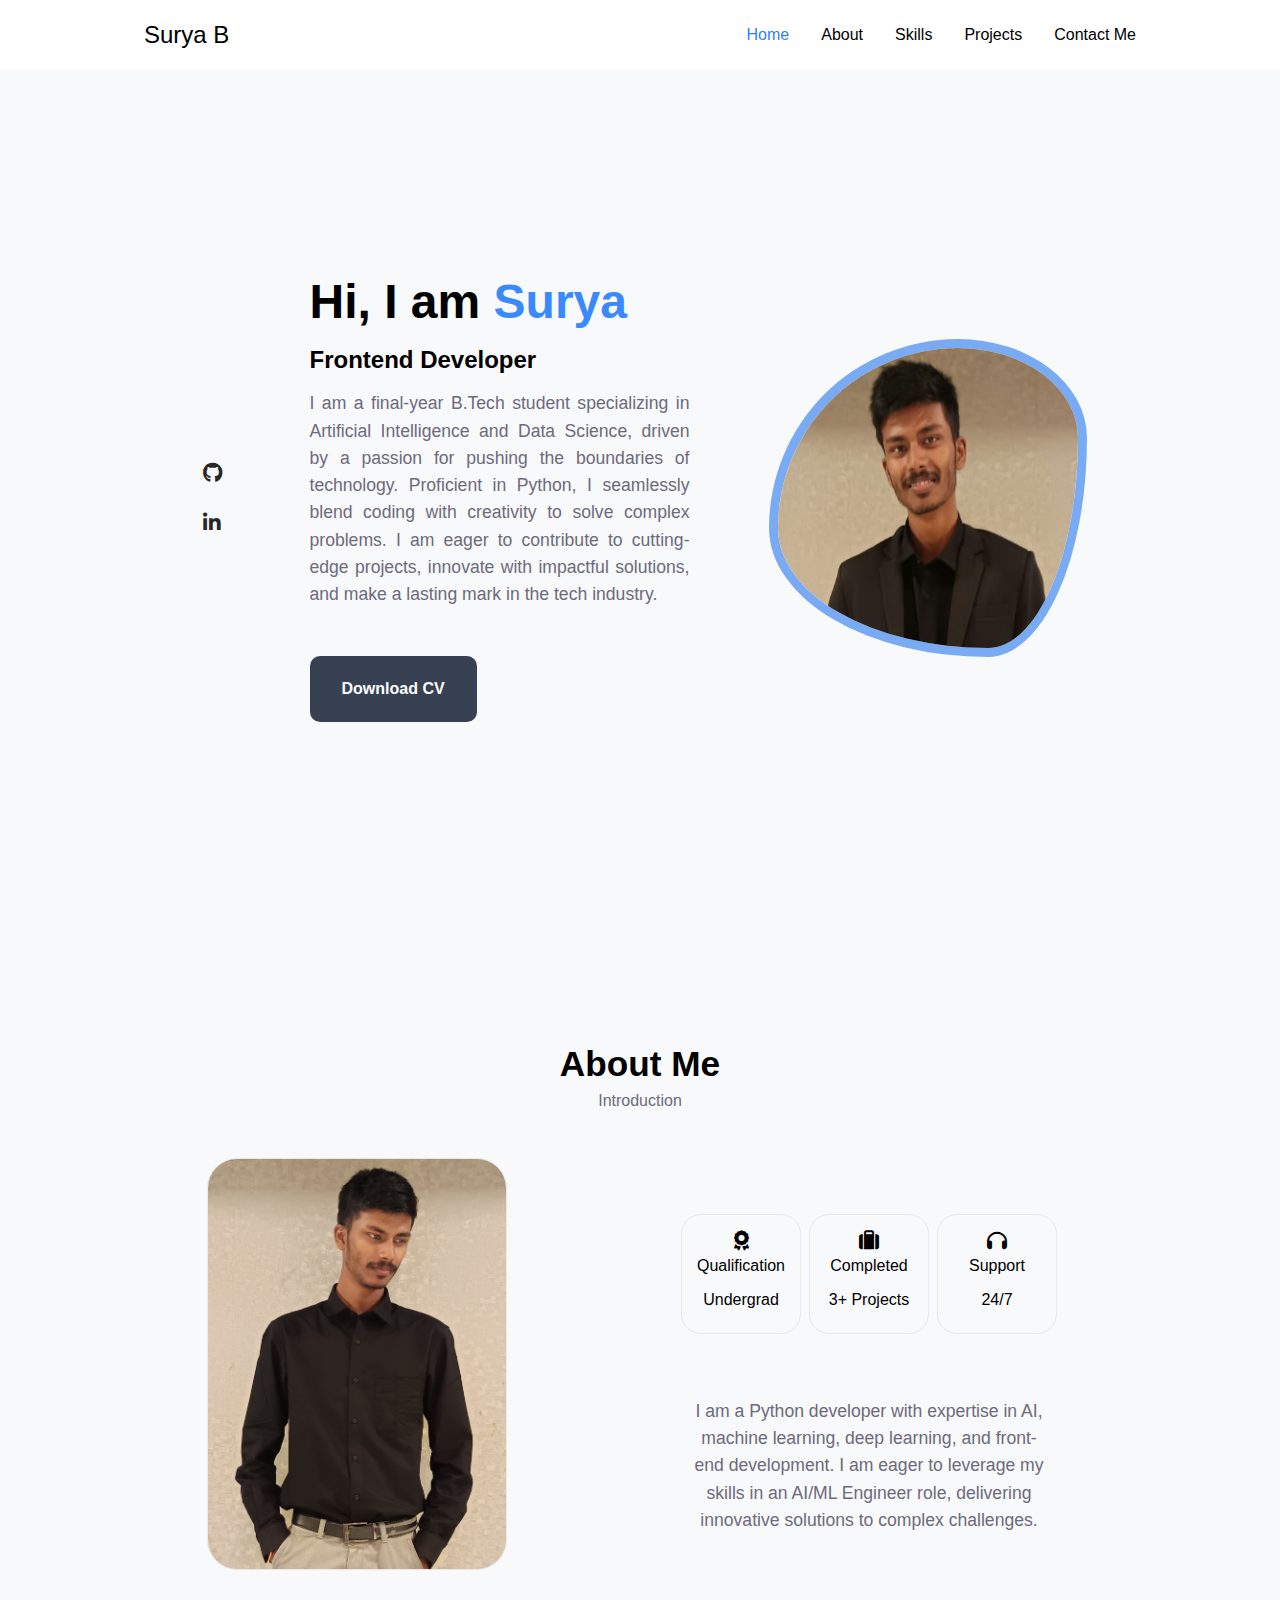
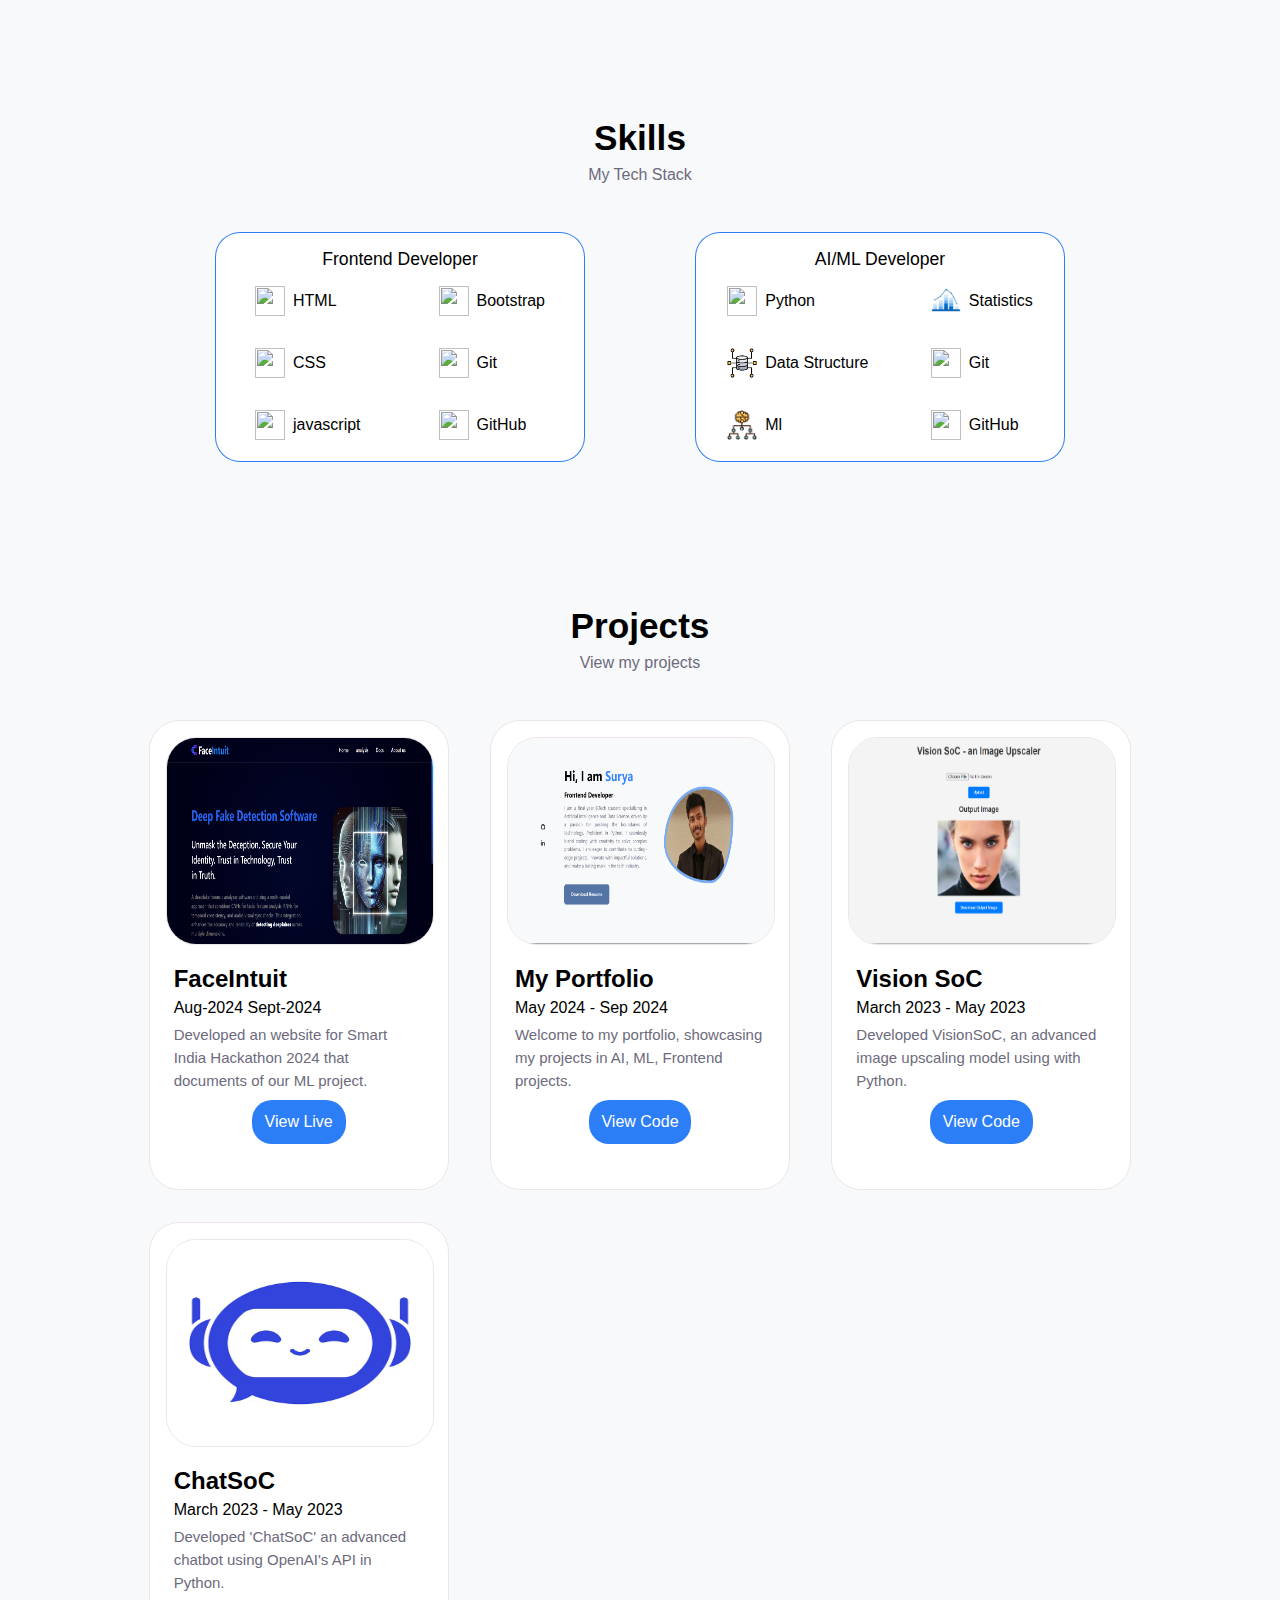
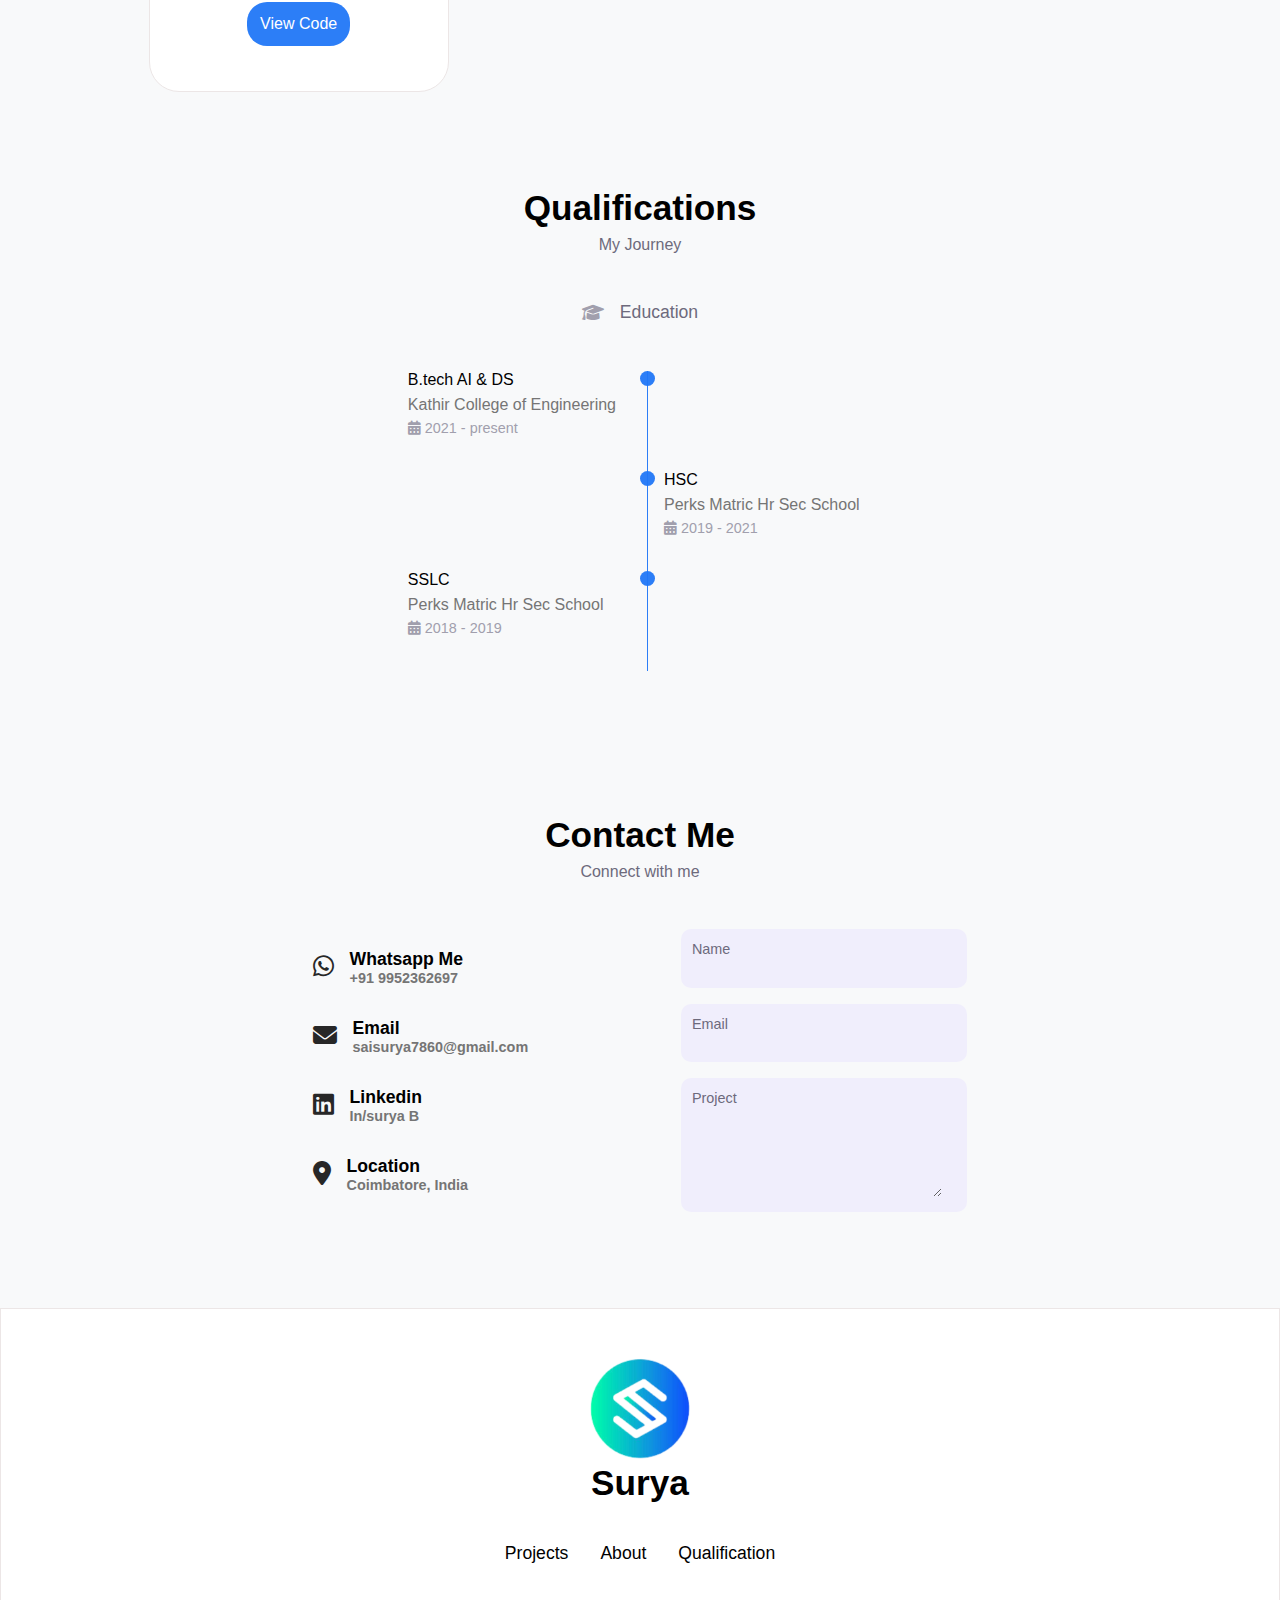
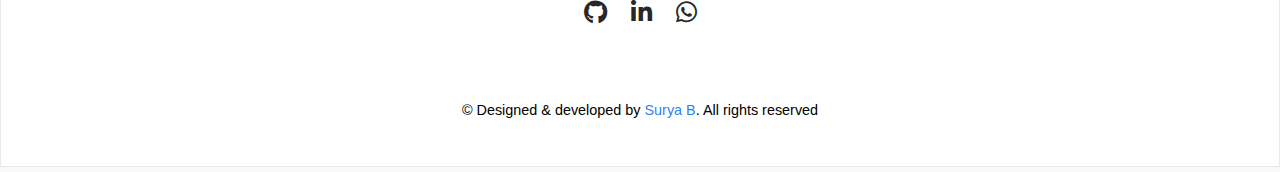
==== index.html @ 81367d5a "added html css js in resume" ====
<!DOCTYPE html>
<html lang="en">
<head>
    <script type="text/javascript">
        (function(c,l,a,r,i,t,y){
            c[a]=c[a]||function(){(c[a].q=c[a].q||[]).push(arguments)};
            t=l.createElement(r);t.async=1;t.src="https://www.clarity.ms/tag/"+i;
            y=l.getElementsByTagName(r)[0];y.parentNode.insertBefore(t,y);
        })(window, document, "clarity", "script", "nmg327346o");
    </script>
    <!-- microsoft clarity -->
     <!-- Google tag (gtag.js) -->
    <script async src="https://www.googletagmanager.com/gtag/js?id=G-K2KRDHZCWN"></script>
    <script>
        window.dataLayer = window.dataLayer || [];
        function gtag(){dataLayer.push(arguments);}
        gtag('js', new Date());

        gtag('config', 'G-K2KRDHZCWN');
    </script>
    
    <meta charset="UTF-8">
    <meta name="viewport" content="width=device-width, initial-scale=1.0">
    <title>Surya's - Portfolio</title>
    <link rel="stylesheet" href="https://cdnjs.cloudflare.com/ajax/libs/font-awesome/6.2.0/css/all.min.css">
    <link rel="stylesheet" href="https://unicons.iconscout.com/release/v4.0.8/css/line.css">
    <link rel="stylesheet" href="Style.css">
    <link rel="stylesheet" href="Mediaqueries.css">
    <link rel="icon" href="assets/Surya-logo.png">
    <link rel="icon" href="favicon.ico" sizes="any" />
    <link rel="manifest" href="manifest.json">

</head>
<body>
    <header>
        <nav class="container">
                <div class="logo">Surya B</div>
                <div class="navlinks">
                    <ul> 
                        <li><a id="home-li"  class="nav-ele" href="#home">Home</a></li>
                        <li><a id="nav-ele" href="#about">About</a></li>
                        <li><a id="nav-ele" href="#skills">Skills</a></li>
                        <li><a id="nav-ele" href="#projects">Projects</a></li>
                        <li><a id="nav-ele" href="#contact">Contact Me</a></li>
                    </ul>
                </div>
                <div class="hamburger">
                    <i class="fa-solid fa-bars fa-lg"></i>  
                </div>        
        </nav>

    </header>
  

    
    
    <section id="home">
        <div class="profile container">
                <div class="icon-container">
                    <a href="https://github.com/saisurya7860" target="_blank"><i id ="socio-icon" class="fa-brands fa-github fa-lg fa-beat"></i></a>
                    <a href="https://www.linkedin.com/in/surya-btechi/" target="_blank">   <i id ="socio-icon" class="fa-brands fa-linkedin-in fa-lg fa-beat"></i></a>                    
                </div>
        
                <div class="profile-des">
                    <h1>Hi, I am <span> Surya </span></h1>
                    <div class="role">Frontend Developer</div>
          
                    <p>
                        I am a final-year B.Tech student specializing in Artificial Intelligence and Data Science, driven by a passion for pushing the boundaries of technology. Proficient in Python, I seamlessly blend coding with creativity to solve complex problems. I am eager to contribute to cutting-edge projects, innovate with impactful solutions, and make a lasting mark in the tech industry.
                    </p> 
                    <div class="resume-btn">
                        <button onclick = "window.open('./assets/ Resume_Surya_B_SEP24.pdf')">Download CV</button>
                    </div>
                </div>

       

                <div class="profile-pic-div">
                    <img class="profile-pic" src="assets/profile-1.jpg" alt="">
                </div>     
        </div> 
    </section>
    <!--Profile section completed -->
           

    <section id="about">
        <div class="about container">
            <h1 class="title">About Me</h1>
            <p class="subtitle">Introduction</p>

            <div class="about-contents">
                <div class="about-pic-div">
                    <img class="about-pic" src="assets/about.jpg" alt="">
                </div>

                <div class="about-contents-info">

                    <div class="total-cards">
                        <a href="#qualification">  
                            <div class="card">
                                <i class="fa-solid fa-award fa-lg"></i>
                                <p>Qualification</p>
                                <div>Undergrad</div>
                            </div>
                        </a> 

                        <a href="#projects">  
                            <div class="card">
                                <i class="fa-solid fa-lg fa-suitcase"></i>
                                <p>Completed</p>
                                <div>3+ Projects</div>
                            </div>
                        </a> 
                        
                        <a href="#contact">  
                            <div class="card">
                                <i class="fa-solid fa-lg fa-headphones"></i>
                                <p>Support</p>
                                <div>24/7</div>
                            </div>
                        </a>     
                    </div> <!--Cards-->

                    <div class="description">
                        I am a Python developer with expertise in AI, machine learning, deep learning, and front-end development. I am eager to leverage my skills in an AI/ML Engineer role, delivering innovative solutions to complex challenges.
                    </div> <!--description-->

                </div><!--about contents info-->

            </div> <!--about contents-->


        </div>
    </section>

    <!-- about Section completed -->
      

    <section id="skills">
        <div class="skills container">
            <h1 class="title">Skills</h1>
            <p class="subtitle">My Tech Stack</p>

 
                <div class="skill-js-container"></div>
            
            <!--skill-content-->
          

        </div> 

    </section>

    <!-- Skills section completed -->

    <section id="projects"> 
        <div class="projects container">
            <h1 class="title">Projects</h1>
            <p class="subtitle">View my projects</p>

            <div class="project-container" >
               

            </div><!--Project-content-->

        </div>

    </section>
    
    <!--Project section completed-->

    <section id="qualification">
        <div class="qualification container">
            <h1 class="title">Qualifications</h1>
            <p class="subtitle">My Journey</p>

            <div class="edu-icon">
                <i class="fa-solid fa-graduation-cap" style="color: #a19fad;"></i>Education
            </div>

            <div class="qualification-content">
              

                <div class="qualify-tot-datas">

                    <div class="qualfication-data">
                        <div class="studies">
                            <div>B.tech   AI & DS</div>
                            <p class="qualify-institute">Kathir College of Engineering</p>
                            <p class="qualify-calender"><i class="fa-solid fa-calendar-days" style="color: #a19fad;"></i> 2021 - present</p>
                        </div>

                        <div class="qualify-gap">
                            <div class="qualify-rounder"></div>
                            <div class="qualify-line"></div>
                        </div>


                    </div>
                    <!-- Qualification data -->

                    <div class="qualfication-data">
                        <div></div>
                        

                        <div class="qualify-gap">
                            <div class="qualify-rounder"></div>
                            <div class="qualify-line"></div>
                        </div>

                        <div class="studies">
                            <div>HSC</div>
                            <div class="qualify-institute">Perks Matric Hr Sec School</div>
                            <div class="qualify-calender"><i class="fa-solid fa-calendar-days" style="color: #a19fad;"></i> 2019 - 2021</div>
                        </div>

                    </div>
                    <!-- Qualification data -->


                    <div class="qualfication-data">

                        <div class="studies">
                            <div>SSLC</div>
                            <div class="qualify-institute">Perks Matric Hr Sec School</div>
                            <div class="qualify-calender"><i class="fa-solid fa-calendar-days" style="color: #a19fad;"></i> 2018 - 2019</div>
                        </div>

                        <div class="qualify-gap">
                            <div class="qualify-rounder"></div>
                            <div class="qualify-line"></div>
                        </div>
                        
                        <div></div>
                        
                    </div>
                    <!-- Qualification datas -->
                </div>
                <!--qualify-tot-datas-->
                
            </div> <!--qualification-content-->
        </div> 
        <!--qualification container-->
    </section>

    <!-- Qualification section completed -->

    <section id="contact">
        <div class="contact container">
            <h1 class="title">Contact Me</h1>
            <p class="subtitle">Connect with me</p>

            <div class="contact-content">

                <div class="contact-left-sec">

                    <a href="https://wa.me/9952362697" target="_blank">
                        <div class="my-info">
                            <div><i class="fa-brands fa-whatsapp  fa-xl" id ="socio-icon"></i></div>
                            <div class="contact-via">
                                Whatsapp Me
                                <div class="contact-num">+91 9952362697</div>
                            </div>
                        </div>
                    </a>

                    <a href="mailto:saisurya7860@gmail.com" target="_blank">
                        <div class="my-info">
                            <div><i class="fa-solid fa-envelope fa-xl" id ="socio-icon"></i></div>
                            <div class="contact-via">
                                Email
                                <div class="contact-num">saisurya7860@gmail.com</div>
                            </div>
                        </div>
                    </a>

                    <a href="https://www.linkedin.com/in/surya-btechi/" target="_blank">
                        <div class="my-info">
                            <div><i class="fa-brands fa-linkedin fa-xl" id ="socio-icon"></i></div>
                            <div class="contact-via">
                                Linkedin
                                <div class="contact-num">In/surya B</div>
                            </div>
                        </div>
                    </a>

                    <a href="">
                        <div class="my-info">
                            <div><i class="fa-solid fa-location-dot fa-xl" id ="socio-icon"></i></div>
                            <div class="contact-via">
                                Location
                                <div class="contact-num">Coimbatore, India</div>
                            </div>
                        </div>
                    </a>

                </div> <!--contact-left-sec-->


                <div class="contact-right-sec">
                    <div class="contact-textbox">
                        <label for class="contact_label">Name</label>
                        <input class="contact-input" type="text">
                    </div>

                    <div class="contact-textbox">
                        <label for class="contact_label">Email</label>
                        <input class="contact-input" type="email">
                    </div>

                    <div class="contact-textbox">
                        <label for class="contact_label">Project</label>
                        <textarea class="txt-box" cols="0" rows="5"></textarea>
                    </div>
                </div> <!--contact -right-sec-->

            </div> <!--Contact-content-->
  
         </div> <!--contact container-->
    </section>

    <!-- contact section completed -->

    <footer>
        <div class="footer-content container">
            
            <div class="logo-div">
                <div>
                    <img class="app-logo" src="assets/Surya-logo.png" alt="">
                </div>
    
                <div class="footer-myname">
                    <div class="footer-name">Surya</div>
                </div>
            </div>
            
            <div class="footer-nav-scroll">
                <a href="#projects"><div>Projects</div></a>
                <a href="#about"><div>About</div></a>
                <a href="#qualfication"><div>Qualification</div></a>
            </div>
            
            <div class="footer-social-link">
                <div>
                    <a href="https://github.com/saisurya7860/saisurya7860"><i class="fa-brands fa-github fa-xl"  id ="socio-icon"></i></a>
                </div>
                <div>
                    <a href="https://www.linkedin.com/in/surya-btechi/"><i class="fa-brands fa-linkedin-in fa-xl " id ="socio-icon"></i></a>            
                </div>
                    <a href="https://wa.me/9952362697"><i class="fa-brands fa-whatsapp fa-xl" id ="socio-icon"></i></a>
                </div>
            </div>

        </div> <!--footercontent-->

        <div class="copyright">&copy; Designed & developed by <span>Surya B</span>. All rights reserved</div>
    </footer>

    <!-- footer completed -->

</body>
<script src="Script.js">
   

</script>
</html>
---- Style.css ----
:root{
    --bg-color:#fbfbfe;
    --primary-color:rgb(58, 137, 255);
    --primary-color1:rgba(32, 118, 247, 0.945);
    --btn-color:#0000003c;
    --hover-btn-color:rgb(70, 117, 237);
    --para-color:#6d6a7c;
    --border-color:#ece6e6;
    --form-color:#f0eefc;
    --white:#fff;
    --black:#000;
    --section-padding :3rem 1rem;

    /* header height */
    --header-height:3rem;
}

@import url('https://fonts.googleapis.com/css2?family=Poppins:ital,wght@0,100;0,200;0,300;0,400;0,500;0,600;0,700;0,800;0,900;1,100;1,200;1,300;1,400;1,500;1,600;1,700;1,800;1,900&display=swap');

/* Typography */

:root{
    --big-font:2.2rem;
    --medium-font:1.5rem;
    --small-font:1rem;
    --normal-font:1.1rem;
    --ex-small-font:0.9rem;
    --h1-font:3rem;
    --h2-font:2.5rem;
    
    /*Font-weights*/
    --regular-size:400;
    --medium-size:500;
    --semi-bold-size:600;
    --bold-size:700;
}

html{
    scroll-behavior: smooth;
}

*{
    margin:0;
    padding:0;
    box-sizing: border-box;
    list-style: none;
    text-decoration: none;
}
body{
    /* background-color:var(--bg-color); */
    background-color:#1d1d2b;  /*dark theme found*/
    background-color:#f8f9fa;
    font-family:-apple-system, BlinkMacSystemFont, 'Segoe UI', 'Roboto', 'Oxygen',
    'Ubuntu', 'Cantarell', 'Fira Sans', 'Droid Sans', 'Helvetica Neue',
    sans-serif;
    transition: ease-in-out 2s;
}

header{
    position:fixed;
    top:0;
    left:0;
    width:100%;
    z-index: 100;
    background-color:#ffffff;
    padding:0 2rem;
}

nav{
    width:100%;
    z-index:110;
    display: flex;
    justify-content: space-between;
    align-items:center;
    height:70px;
}

.container{
    max-width: 992px;
    margin: 0 auto;
}

.logo{
    font-size: var(--medium-font);
    font-weight:var(--medium-size);
}

.logo:hover{
    color: var(--primary-color1);
    cursor: pointer;
}

.navlinks ul{
    display: flex;
    gap: 2rem;
}

#home-li{
    color:var(--primary-color1);
}

.navlinks ul li a{
    color:#000;
    font-size: var(--small-font);
    font-weight: var(--medium-size);
}

.navlinks ul li a:hover{
    color:var(--primary-color1);
}

.hamburger{
    display: none;
}

/* Profile section */

section{
    padding: 3rem 1.5rem;
}

.profile{
    display:flex;
    justify-content: center;
    align-items: center;
    gap:5.5rem;
    padding: var(--section-padding);
}



.icon-container{
    display: flex;
    flex-direction: column;
    justify-content:center;
    gap:2rem;
}

.profile-des p{
    padding-bottom: 3rem;
    font-size: var(--normal-font);
    color:var(--para-color);
    line-height:1.7rem;
    text-align: justify;
    max-width: 380px;
}

.profile-des button{
    padding: 1.5rem 2rem;
    border-radius:10px;
    border:none;
    background-color: #374151;
    font-size:var(--small-font);
    font-weight: var(--bold-size);
    color:#fff;
    cursor: pointer;
}


.profile-des button:hover{
    background-color: var(--hover-btn-color);
}

.profile-des h1{
    font-size: var(--h1-font);
    font-weight: var(--bold-size);
    padding-bottom:0.1rem;
    text-wrap:nowrap;
}

.profile-des h1 span{
    color:var(--primary-color);
}

.profile-des .role{
    font-size: var(--medium-font);
    font-weight: var(--bold-size);
    line-height:2.5;
}

.profile-pic-div{
    display: flex;
    justify-content: center;
    align-items:center;
}

.profile-pic{
    width:300px;
    height:300px;
    background-position: 50%;
    box-shadow: 0 0 0 9px rgba(27, 112, 240, 0.575);
    border-radius: 60% 40% 30% 70%/60% 30% 70% 40%;
    animation:animatepic 8s ease-in-out infinite;
} 

#socio-icon{
    color:#272727;
}

#socio-icon:hover{
    color:var(--primary-color1);
}

@keyframes animatepic {
    0%{
        border-radius: 60% 40% 30% 70%/60% 30% 70% 40%;
    }

    50%{
        border-radius: 30% 60% 70% 40%/50% 60% 30% 60%;
    }

    100%{
        border-radius: 60% 40% 30% 70%/60% 30% 70% 40%;
    }
    
}

/* About Section */
.title{
    padding: 0 0 0.5rem ;
    text-align: center;
    font-size:var(--big-font);
}

.subtitle{
    color:var(--para-color);
    text-align: center;
}

.about-contents{
    display: flex;
    justify-content: space-around;
    align-items: center;
    gap:4rem;
    padding: var(--section-padding);
}

.about-contents-info{
    display: flex;
    flex-direction: column;
    align-items:center;
    justify-content: space-around;
    gap:3rem;
}

.about-pic{
    width:300px;
    object-fit: cover;
    border:1px solid var(--border-color);
    border-radius: 30px;
}

.total-cards{
    display: flex;   
    gap:0.5rem;
    padding: 1rem;
}

.card{
    width: 120px;
    height:120px;
    display: flex;
    flex-direction: column;
    align-items: center;
    justify-content: center;
    gap: 1rem;
    border:1px solid var(--border-color);
   border-radius: 20px;
   color:var(--black);
}

.description{
    font-size: var(--normal-font);
    color:var(--para-color);
    line-height:1.7rem;
    text-align: center;
    max-width: 350px;
}

/*Skills Section*/

.skill-js-container{
    display: grid;
    grid-template-columns: 1fr 1fr ;
    place-items: center;
    padding: var(--section-padding);
}

.skillcard{
    height:230px;
    width:370px;
    border-radius: 25px;
    background-color:#fff;
    border:1px solid var(--primary-color1);
    transition: all ease-in-out 0.35s;
    cursor: pointer;
}

.skillcard:hover{
    transform: translateY(10px);
    box-shadow: 1px 1px 10px rgba(78, 144, 242, 0.575);
}

.skill-title{
    text-align: center;
    font-size: var(--normal-font);
    padding:1rem 0;
}

.skill-columns{
    display: flex;
    justify-content: space-around;
    align-items: center;
}

.skill-stack{
    display: flex;
    flex-direction: column;
    gap:2rem;
}

.AIML-icons{
    width: 23px;
}


.skill{
    display: flex;
    align-items: center;
    gap:0.5rem;
}

/* Projects Section */

.project-container{
    display:grid;
    grid-template-columns: 1fr 1fr 1fr;
    place-items: center;
    gap:2rem;
    padding-top: 3rem ;
}

.project-card{
    width:300px;
    height:470px;
    border-radius: 30px;
    background-color:#fff ;
    border: 1px solid var(--border-color);
    cursor: pointer;
    transition: all ease-in-out 0.35s;
    padding:1rem;
}

.project-card:hover{
    transform: translateY(10px);
    box-shadow: 1px 1px 10px rgba(78, 144, 242, 0.575);
}


.prjt-thumbnail{
    width:268px;
    border-radius:30px;
    height:13rem;
    border:1px solid var(--border-color);
    object-position:cover;
}

.prjt-des{
    padding:1rem 0.5rem;
}


.prjt-duration{
    color:var(--black);
    font-size:var(--small-font);
    line-height:30px;
}

.prjt-info{
    font-weight: 400;
    font-size:15px;
    color: var(--para-color);
    text-align:start;
    line-height:23px;
    display: -webkit-box;
    -webkit-line-clamp: 3;
    -webkit-box-orient: vertical;
    overflow: hidden;
    text-overflow: ellipsis;
    transition: all 0.3s ease;
}

.git-butn{
    display: flex;
    justify-content: center;
    padding-top: 0.5rem;
}

.repo{
    padding: 0.8rem;
    color: #fff;
    font-size: var(--small-font);
    font-weight: var(--medium-size-size);
    display: flex;
    border-radius: 20px;
    border: none;
    background-color: var(--primary-color1);
    justify-content: center;
    cursor: pointer;
}

.repo:hover{
    background-color: var(--hover-btn-color);
}

/* Qualification section */
.edu-icon{
    display: flex;
    justify-content: center;
    align-items: center;
    padding:3rem 0 0 0;
    color:var(--para-color);
    gap:1rem;
    font-size: var(--normal-font);
}

.qualification-content{
    display: flex;
    flex-direction: column;
    align-items: center;
    padding:3rem 1rem;
}

.qualify-tot-datas{
    max-width:max-content;
}

.qualfication-data{
    display:grid;
    grid-template-columns:1fr max-content 1fr;
    gap:1rem;
}

.qualify-institute{
    color: #757575;
}

.qualify-calender{
    color: #a19fad;
    font-size: var(--ex-small-font);
}

.qualify-gap{
    display: flex;
}

.studies{
    display: flex;
    flex-direction: column;
    gap: 0.4rem;
}
.studies div:first-child{
    font-weight: var(--medium-size);
}

.qualify-rounder{
    display:inline-block;
    width: 15px;
    border-radius:50%;
    transform: translate(8px);
    height: 15px;
    background-color: var(--primary-color1);
}

.qualify-line{
    min-height: 100px;
    width: 1px;
    background-color: var(--primary-color1);
}

/* Contact Section */


.contact-content{
    display: flex;
    align-items: center;
    justify-content: space-evenly;
    padding: var(--section-padding);
}

.contact-left-sec{
    display: flex;
    flex-direction: column;
    gap: 2rem;
}

.my-info{
    display: flex;
    align-items: center;
    gap:1rem;
}

.contact-via{
    font-size: var(--normal-font);
    font-weight: var(--semi-bold-size);
    color:var(--black);
}

.contact-num{
    color:#757575;
    font-size: var(--ex-small-font);
}

.contact-right-sec{
    display: flex;
    flex-direction: column;
    gap:1rem;
    
}

.contact-textbox{
    background-color: var(--form-color);
    border-radius:10px;
    padding:0.7rem;
}


.contact_label{
    color:var(--para-color);
    font-size: var(--ex-small-font);
}

.contact-input{
    width:100%;
    max-width: 250px;
    max-height:130px;
    font-size: var(--small-font );
    background-color: var(--form-color); 
    border: none;
    outline: none;    
}
.txt-box{
    width:100%;
    max-width: 250px;
    max-height:130px;
    font-size: var(--small-font );
    background-color: var(--form-color); 
    border: none;
    outline: none;    
}

/* Footer-section */

footer{
    background-color:var(--white);
    max-width:100%;
    padding: var(--section-padding);
    border:1px solid var(--border-color);
}

.footer-content{
    display:grid;
    row-gap:2.5rem;
    padding:0 1rem;
    grid-template-rows: 1fr 1fr fit-content;
    justify-content: center;
}

.logo-div{
    display: grid;
    justify-content: center;
    align-items: center;
}
.logo-div img{
    background-color: #fff;
}

.app-logo{
    width:100px;
    
}

.footer-myname{
    display: flex;
    flex-direction: column;
    text-align: center;
    line-height:40px;
}

.footer-name{
    color: var(--black);
    font-size: var(--big-font);
    font-weight: var(--semi-bold-size);
}

.footer-name:hover{
    color: var(--primary-color1);
}

.footer-role{
    color:var(--black);
    font-size: var(--normal-font);
}

.footer-nav-scroll{
    display: flex;
    justify-content: center;
    gap:2rem;
}

.footer-nav-scroll a{
    color: var(--black);
    font-size: var(--normal-font);
}

.footer-nav-scroll a:hover{
    color:var(--primary-color1);
}

.footer-social-link{
    display: flex;
    gap: 1.5rem;
    justify-content: center;
}
#footer-icon:hover{
    color:var(--primary-color);
}
.copyright{
    color:var(--black);
    font-size: var(--ex-small-font);
    text-align: center;
    padding-top:5rem;
}


.copyright span{
    color: var(--primary-color1);
}
/* 
Breakpoints :

1024
786
425
375
320 */
---- Mediaqueries.css ----
@media (max-width:992px){
  
    .navlinks{
       position: absolute;
       top:100%;
       width:100vw;
       z-index: 1000;
       right:0;
       height: 0;
       left:0;
       overflow: hidden;
       background-color:rgba(255,255,255,0.8);
       border-radius: 0 0 25px 25px;
       border-top:0.5px solid #d5cccc;
       border-bottom: 1px solid #918c8c;
    }
    
    #nav-links ul li a:hover {
        color: var(--primary-color);
    }
    

    .navlinks ul{
        display: block;
        text-align: center; 
        opacity: 0; 
    }

    #nav-ele:hover{
        color:var(--primary-color);
    }
    .navlinks.active{
        height:270px;
    }
    
    .navlinks.active ul{
        opacity:1;
    }
    .hamburger{
        display: flex;
    }
    .navlinks ul li{
        padding:1rem 0;
    }
    .navlinks li:hover{
        color:var(--primary-color);
    }

    /* Profile Section */
   .profile-pic{
    width: 200px;
    height:200px;
   }
   .profile{
    gap:4rem;
   }


   .icon-container{
    padding-left: 1rem;
   }

   /* about section */
   .skill-js-container{
    grid-template-columns: 1fr;
    gap: 3rem;
   }

    /* projects section */
    .project-container{
        grid-template-columns: 1fr 1fr;
        gap:2rem;   
    }

    .project-container.project{
        place-self: center;
    }
}

@media (min-width:992px){
    .profile{
         height: 100dvh;
    }
}

@media (max-width:1024px){

  .profile-pic{
    width:250px;
    height: 250px;
  }

  .about-pic{
    width:270px
  }
}

@media (max-width:768px){
    /* Profile content */

    .profile-pic{
        width:250px;
        height:250px;
      }
    .profile{
        flex-direction: column;
        gap:2.5rem;
        padding-top:8rem;
    }
    .profile-pic-div{
        order: 0;
    }
    .icon-container{
        order:1;
        flex-direction:row;
    }
    .profile-des{
        order:2;
    }
    .profile-des h1,.role{
        text-align: center;
    }
    .profile-des p{
        max-width: none;
        text-align: center;
    }
    .resume-btn{
        display: flex;
        align-items: center;
        justify-content: center;
    }

    /* About-section */
    .about-contents{
        flex-direction: column;
        align-items: center;
    }

    /* projectsection */
    .project-container{
        grid-template-columns:1fr;
        gap:2rem;   
    }

    /* Qualification Section */
    .qualification-content{
        padding-left: 2rem;
        padding-right: 2rem;
    }
}


@media (max-width:576px){
    .profile-des h1{
        font-size: var(--h2-font);
        font-weight: var(--bold-size);
    }
    .profile {
        padding:8rem 0;
    }

    .profile-pic{
        width:250px;
        height: 250px;
    }

    /* About-section */
    .description{
        padding:1rem;
    }
    /* Contact me */
    .contact-content{
        flex-direction: column;
        gap:4rem;
    }
    .total-cards{
        display:grid;
        grid-template-columns:1fr 1fr;
        justify-content: center;
    }
    .skillcard{
        width:95%;
    }

}



@media (max-width:375px){
    .profile-des h1{
        font-size: var(--big-font);
        font-weight: var(--bold-size);
    }

    /* Project section */

    .footer-content{
        padding:0 1rem;
    }

}






/* 
Breakpoints :

1024
768
425
375
320 */




/* 
    nav .navlinks{
      position:absolute;
      top: 60px;
      width:100vw;
      height:0;
      background-color:rgba(199, 49, 49, 0.3);
      display: block;
      text-align: center;
      transition: 0.2s;
      overflow: hidden;
      opacity: 0;
    }
    .navlinks.active{
        opacity:1;
        height: 350px;
    }
    .navlinks li:hover{
        background: linear-gradient(to bottom right, #6e57e0, white);
    } */
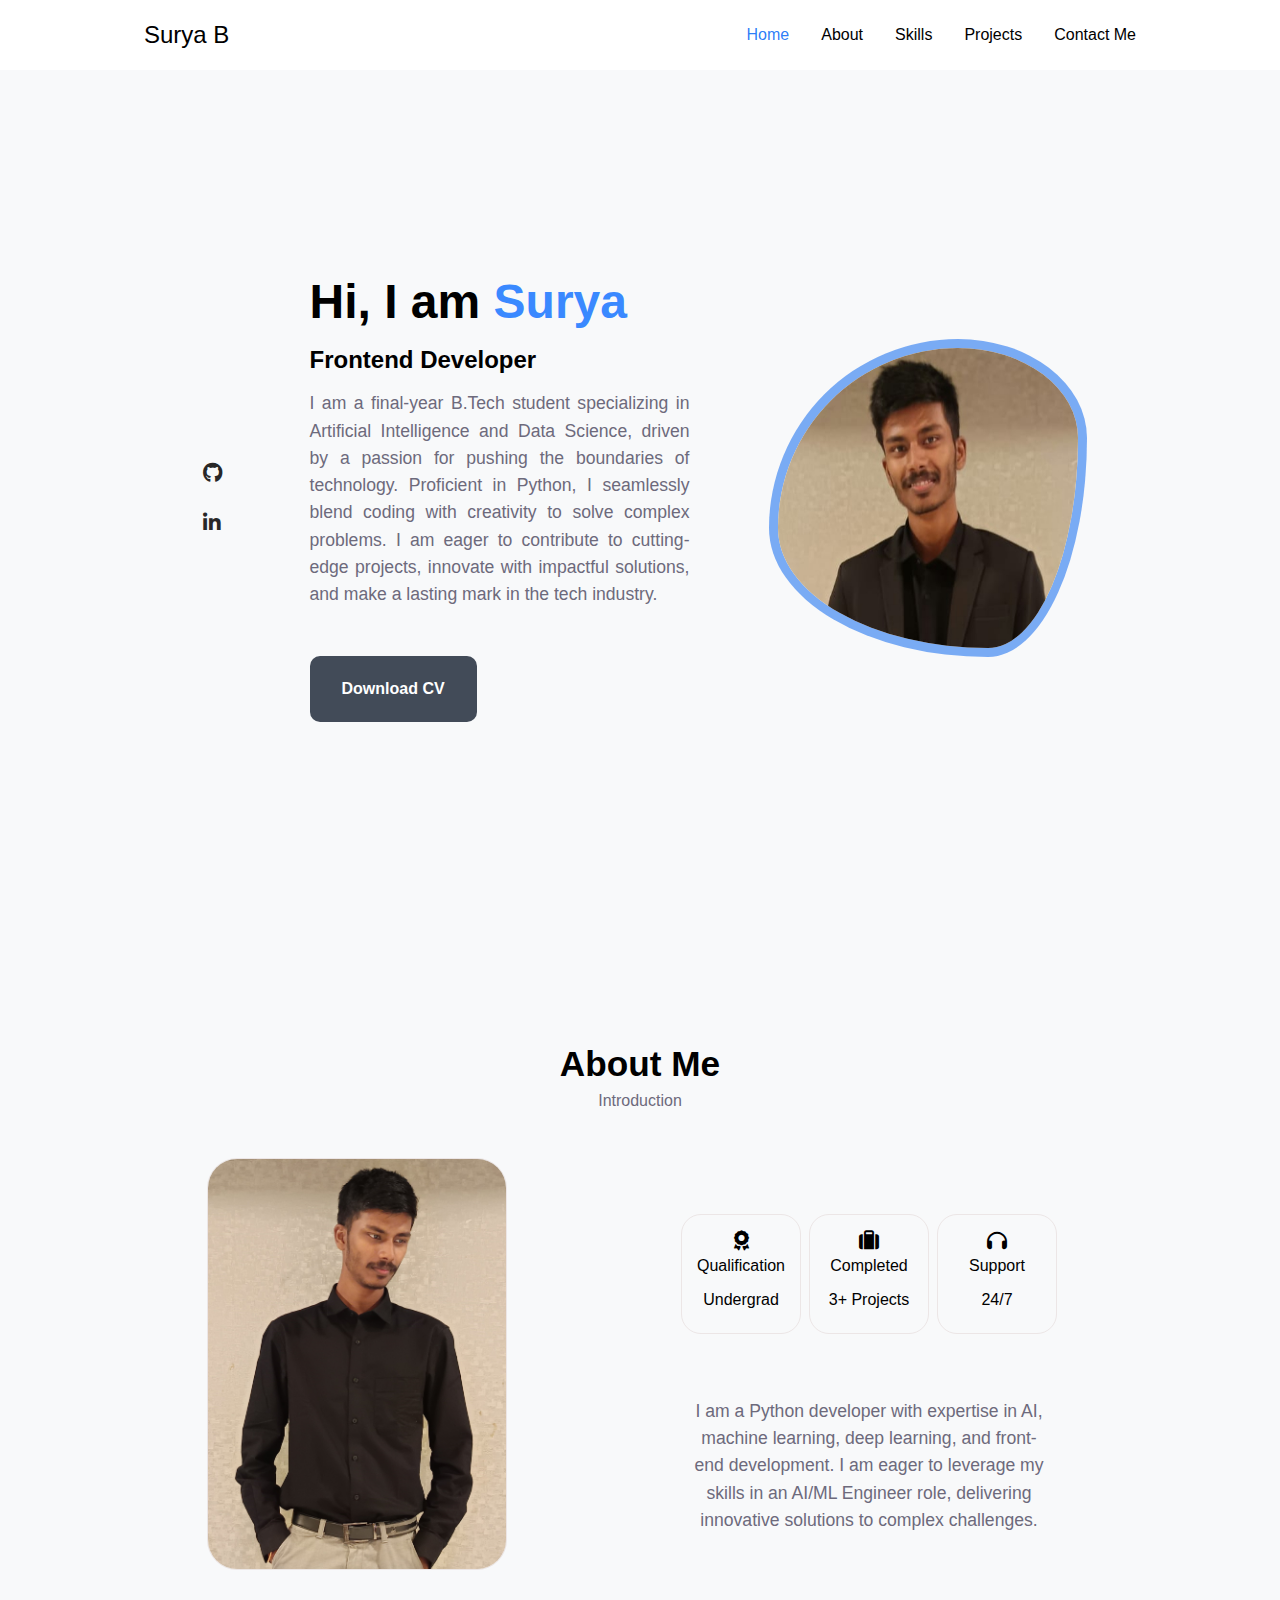
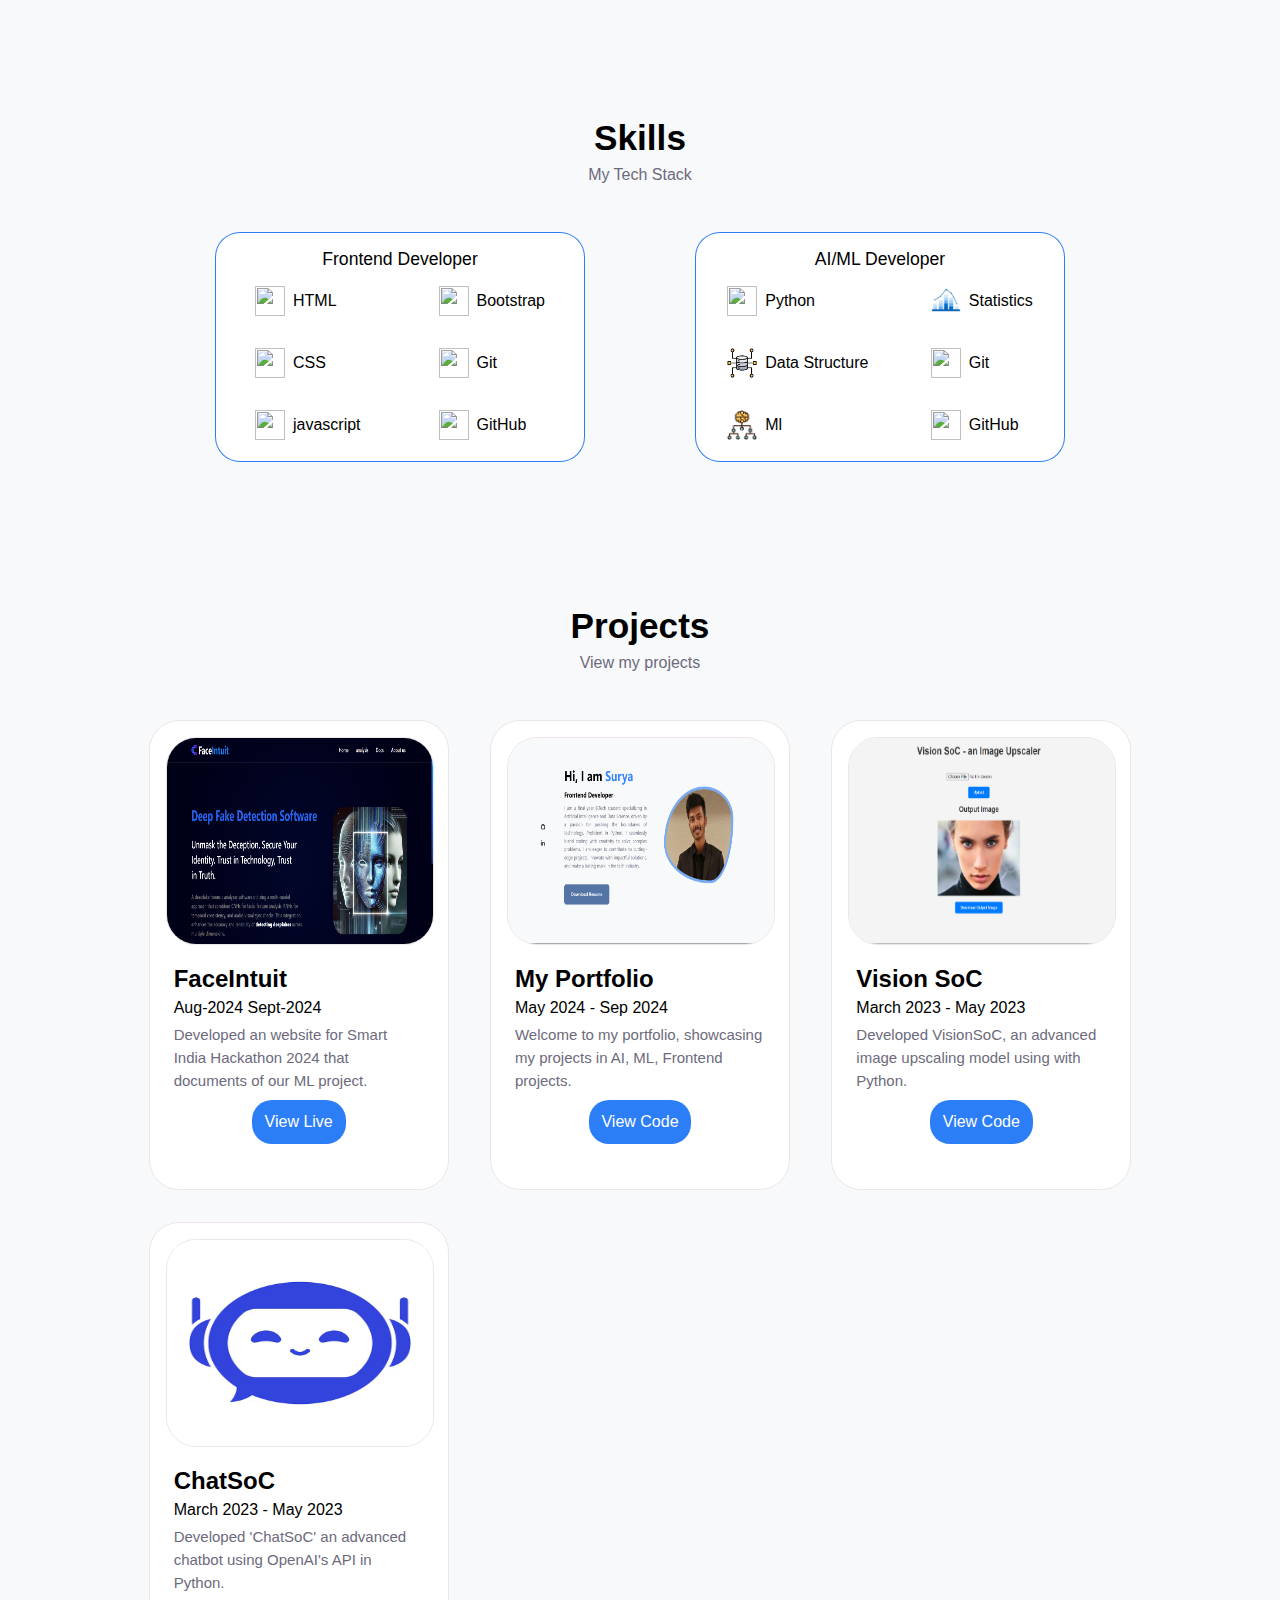
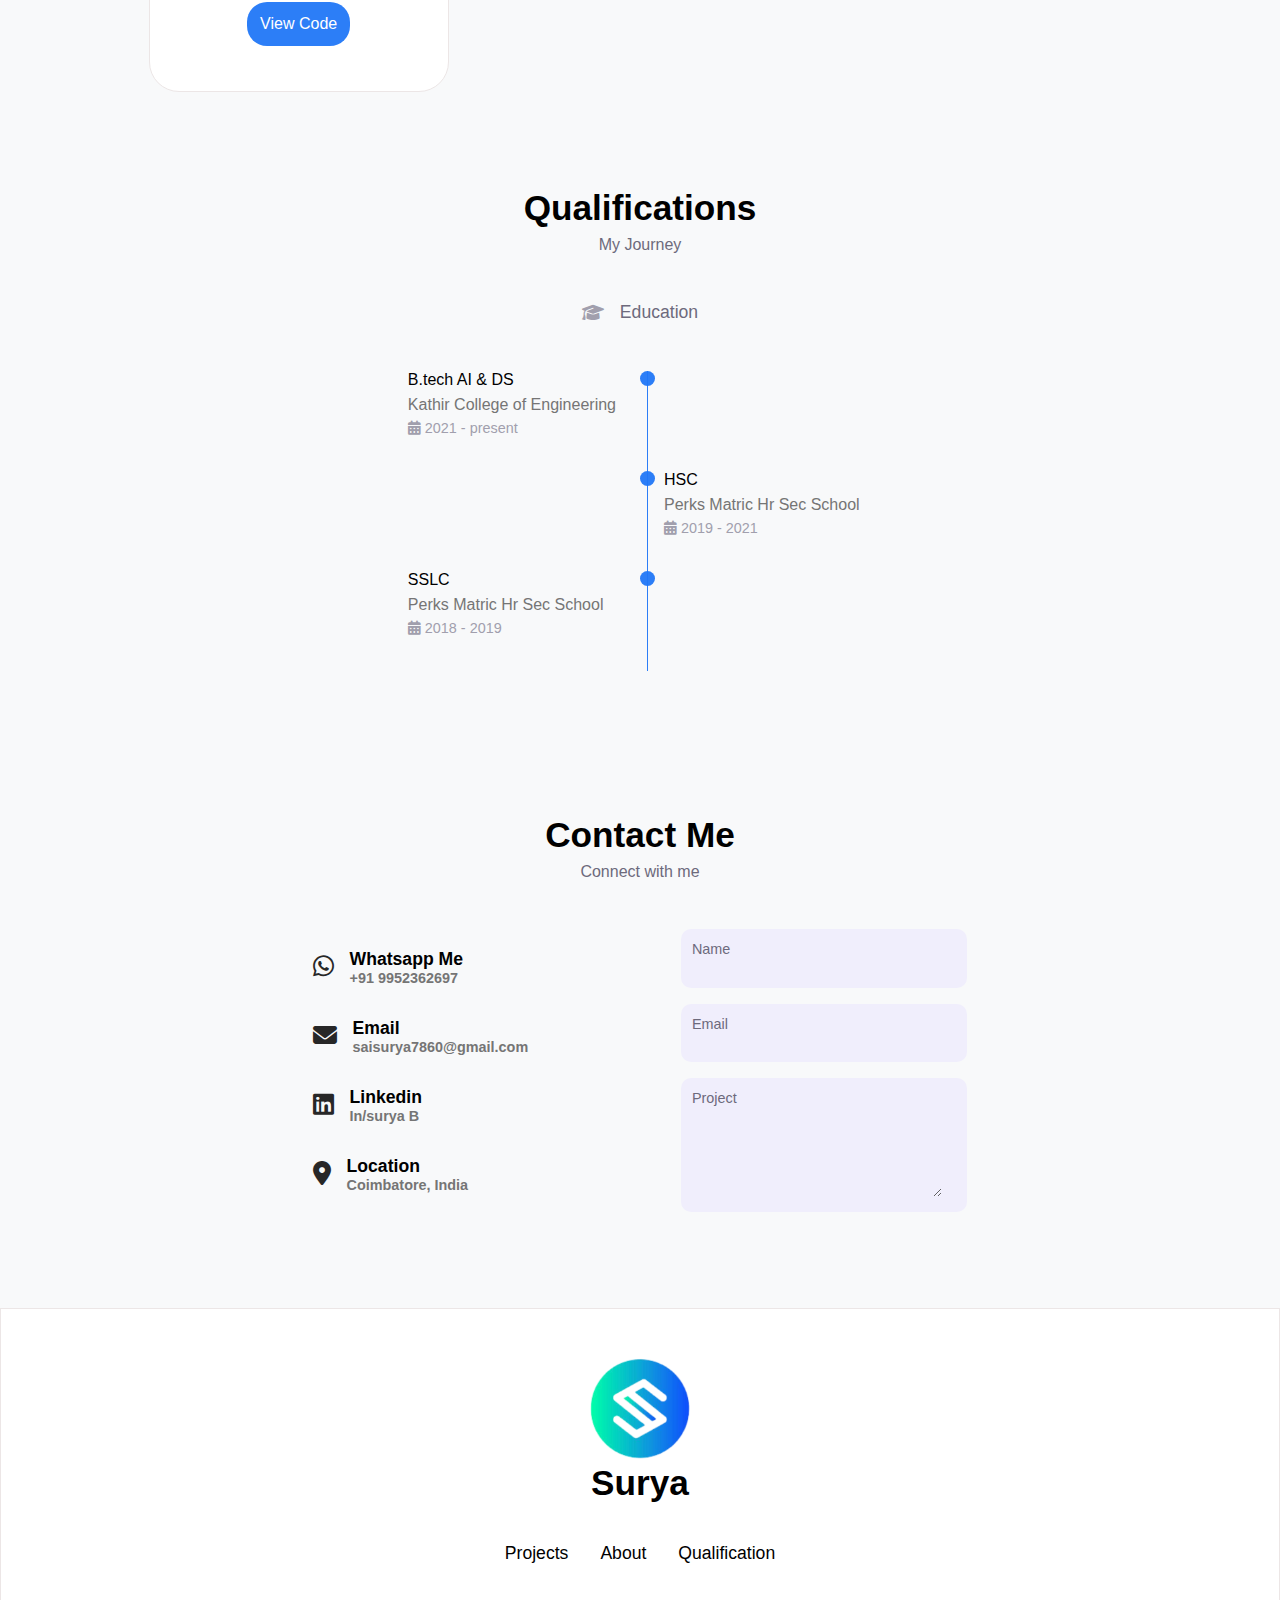
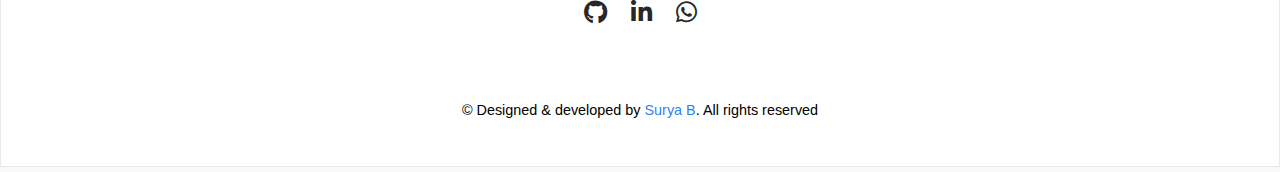
==== commit 639815f7: "data js file created and data from general script file is transfered to data js file" ====
--- a/index.html
+++ b/index.html
@@ -69,7 +69,7 @@
                         I am a final-year B.Tech student specializing in Artificial Intelligence and Data Science, driven by a passion for pushing the boundaries of technology. Proficient in Python, I seamlessly blend coding with creativity to solve complex problems. I am eager to contribute to cutting-edge projects, innovate with impactful solutions, and make a lasting mark in the tech industry.
                     </p> 
                     <div class="resume-btn">
-                        <button onclick = "window.open('./assets/ Resume_Surya_B_SEP24.pdf')">Download CV</button>
+                        <button onclick = "window.open('./assets/Resume_Surya B.pdf')">Download CV</button>
                     </div>
                 </div>
 
@@ -357,10 +357,8 @@
     </footer>
 
     <!-- footer completed -->
-
+    <script src="Script.js"></script>
+    <script src="data.js"></script>
 </body>
-<script src="Script.js">
-   
-
-</script>
+
 </html>--- a/Style.css
+++ b/Style.css
@@ -149,7 +149,7 @@
     padding: 1.5rem 2rem;
     border-radius:10px;
     border:none;
-    background-color: #374151;
+    background-color: #424b58;
     font-size:var(--small-font);
     font-weight: var(--bold-size);
     color:#fff;
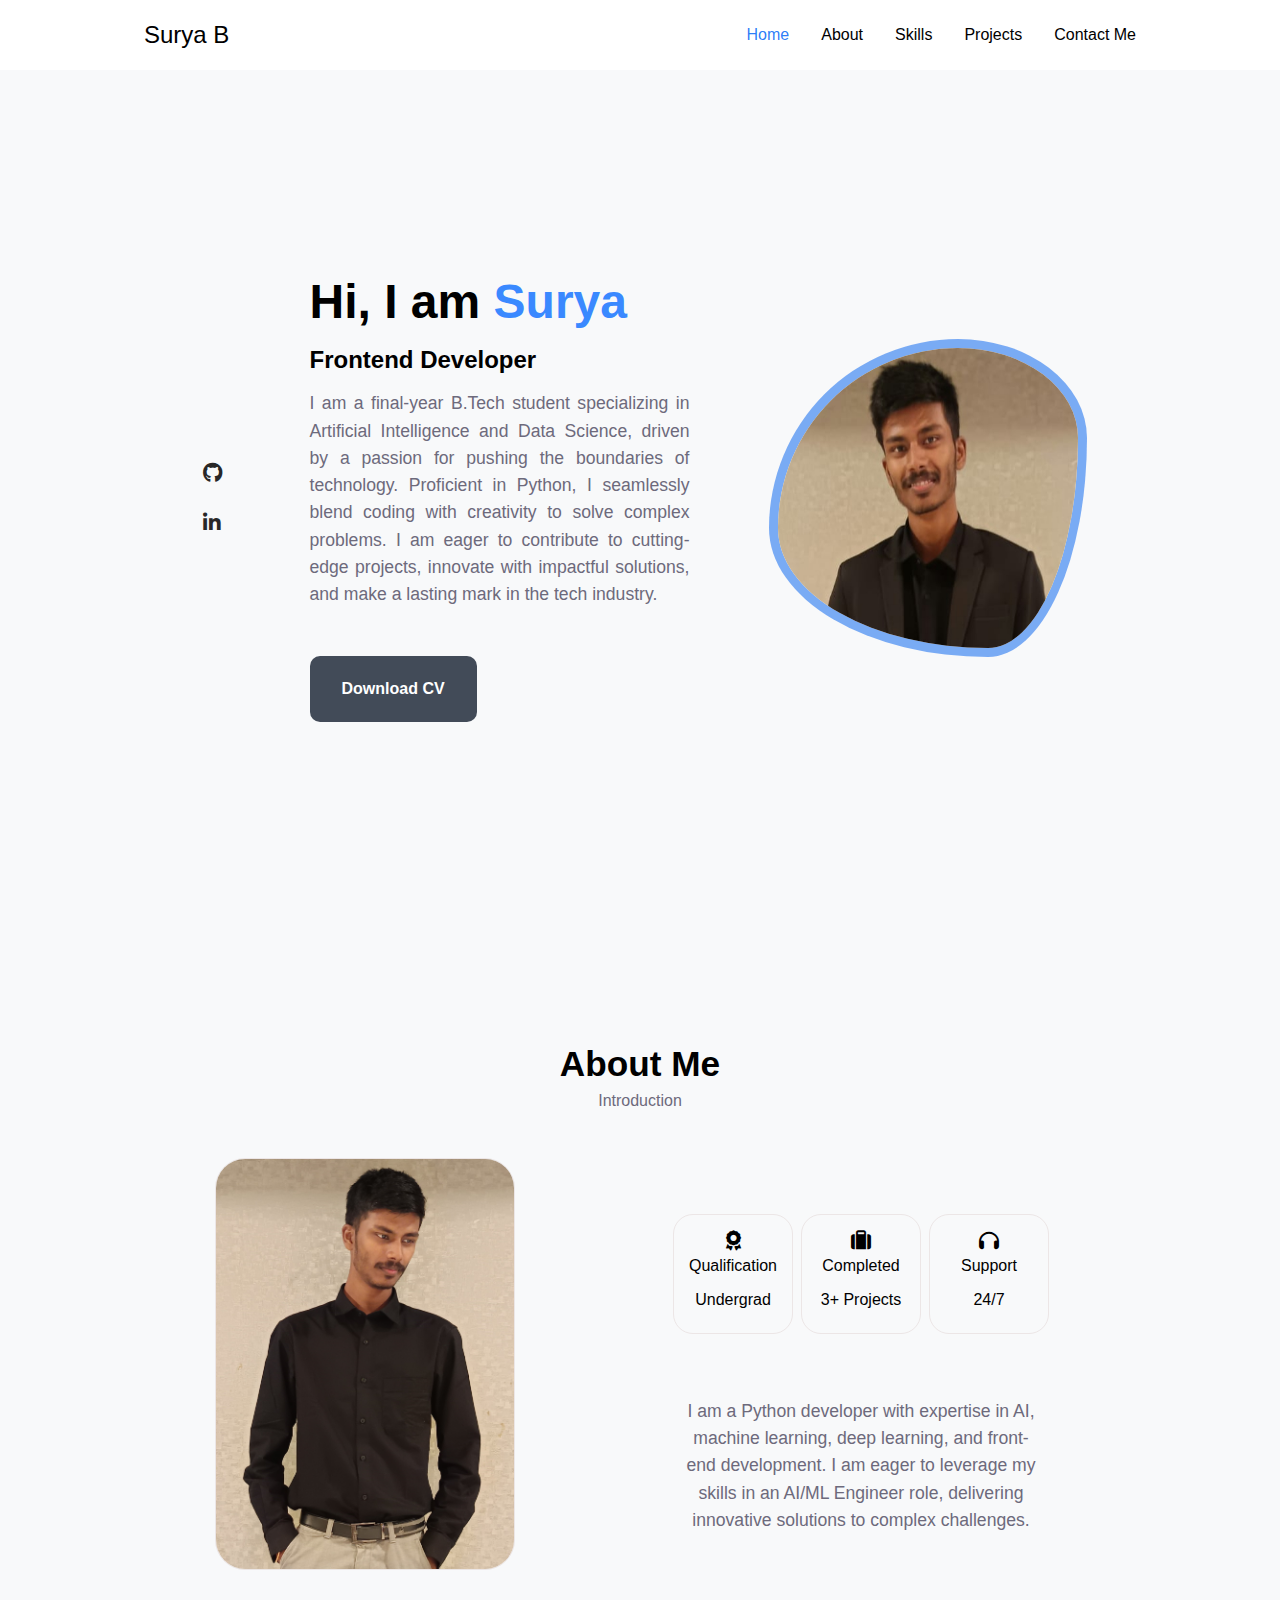
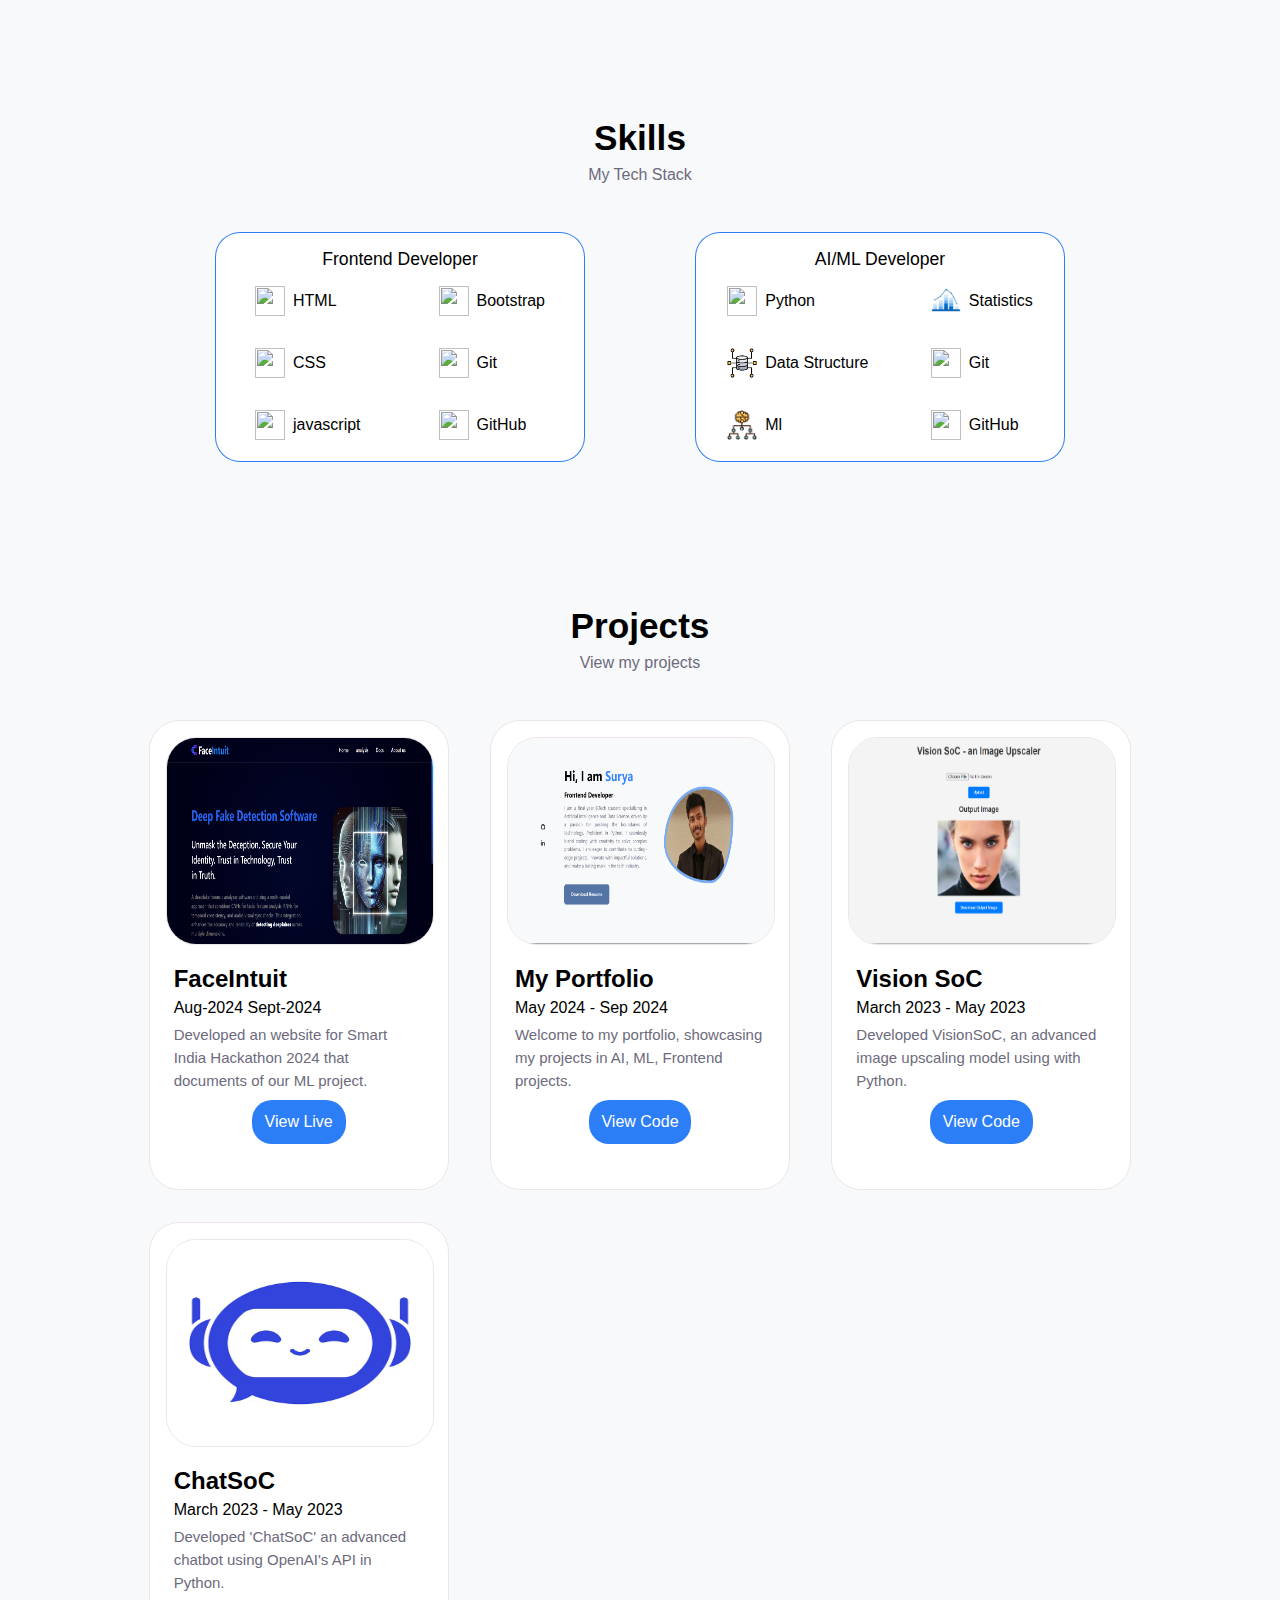
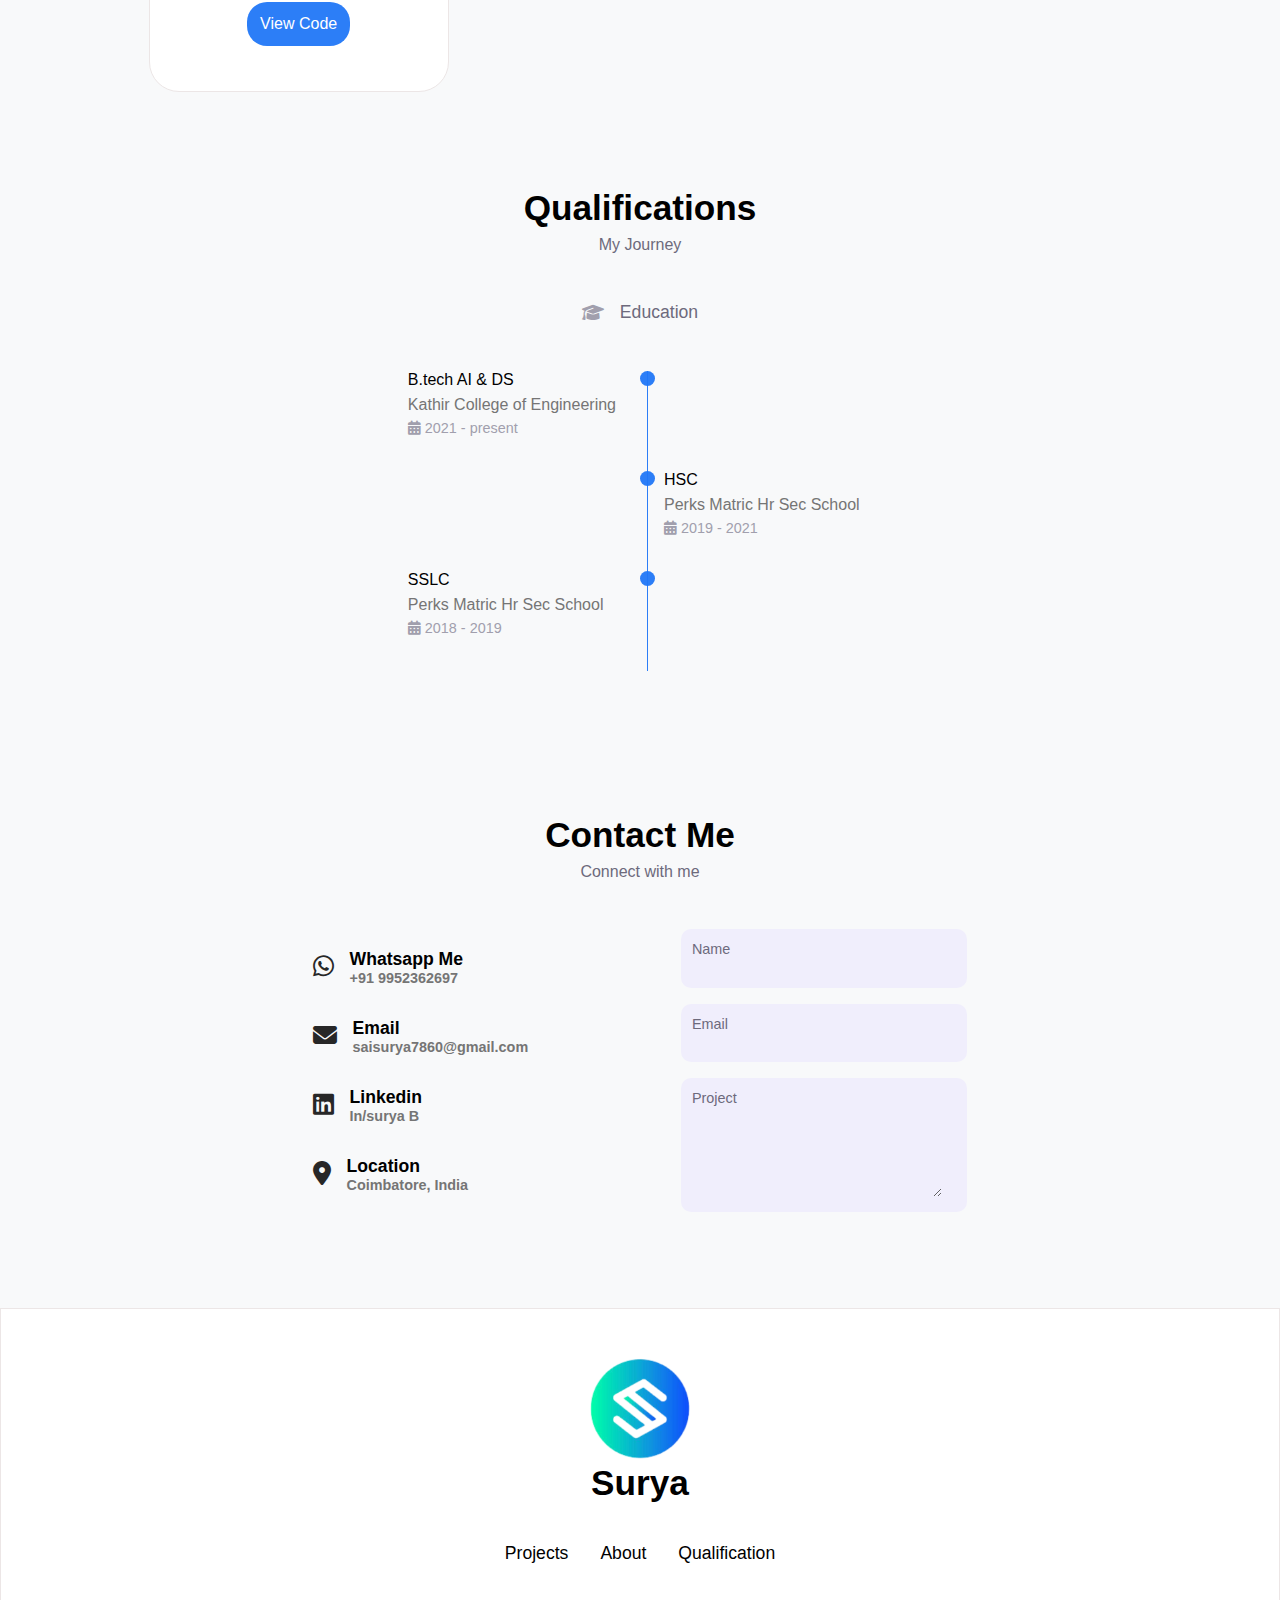
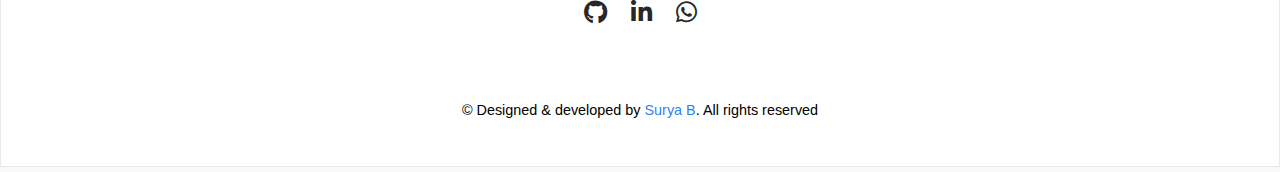
==== commit 08b7938e: "abt section dynamic js added" ====
--- a/index.html
+++ b/index.html
@@ -88,46 +88,7 @@
             <h1 class="title">About Me</h1>
             <p class="subtitle">Introduction</p>
 
-            <div class="about-contents">
-                <div class="about-pic-div">
-                    <img class="about-pic" src="assets/about.jpg" alt="">
-                </div>
-
-                <div class="about-contents-info">
-
-                    <div class="total-cards">
-                        <a href="#qualification">  
-                            <div class="card">
-                                <i class="fa-solid fa-award fa-lg"></i>
-                                <p>Qualification</p>
-                                <div>Undergrad</div>
-                            </div>
-                        </a> 
-
-                        <a href="#projects">  
-                            <div class="card">
-                                <i class="fa-solid fa-lg fa-suitcase"></i>
-                                <p>Completed</p>
-                                <div>3+ Projects</div>
-                            </div>
-                        </a> 
-                        
-                        <a href="#contact">  
-                            <div class="card">
-                                <i class="fa-solid fa-lg fa-headphones"></i>
-                                <p>Support</p>
-                                <div>24/7</div>
-                            </div>
-                        </a>     
-                    </div> <!--Cards-->
-
-                    <div class="description">
-                        I am a Python developer with expertise in AI, machine learning, deep learning, and front-end development. I am eager to leverage my skills in an AI/ML Engineer role, delivering innovative solutions to complex challenges.
-                    </div> <!--description-->
-
-                </div><!--about contents info-->
-
-            </div> <!--about contents-->
+            <div class="about-js-container"></div>
 
 
         </div>
--- a/Style.css
+++ b/Style.css
@@ -232,7 +232,7 @@
     display: flex;
     justify-content: space-around;
     align-items: center;
-    gap:4rem;
+    gap:2rem;
     padding: var(--section-padding);
 }
 
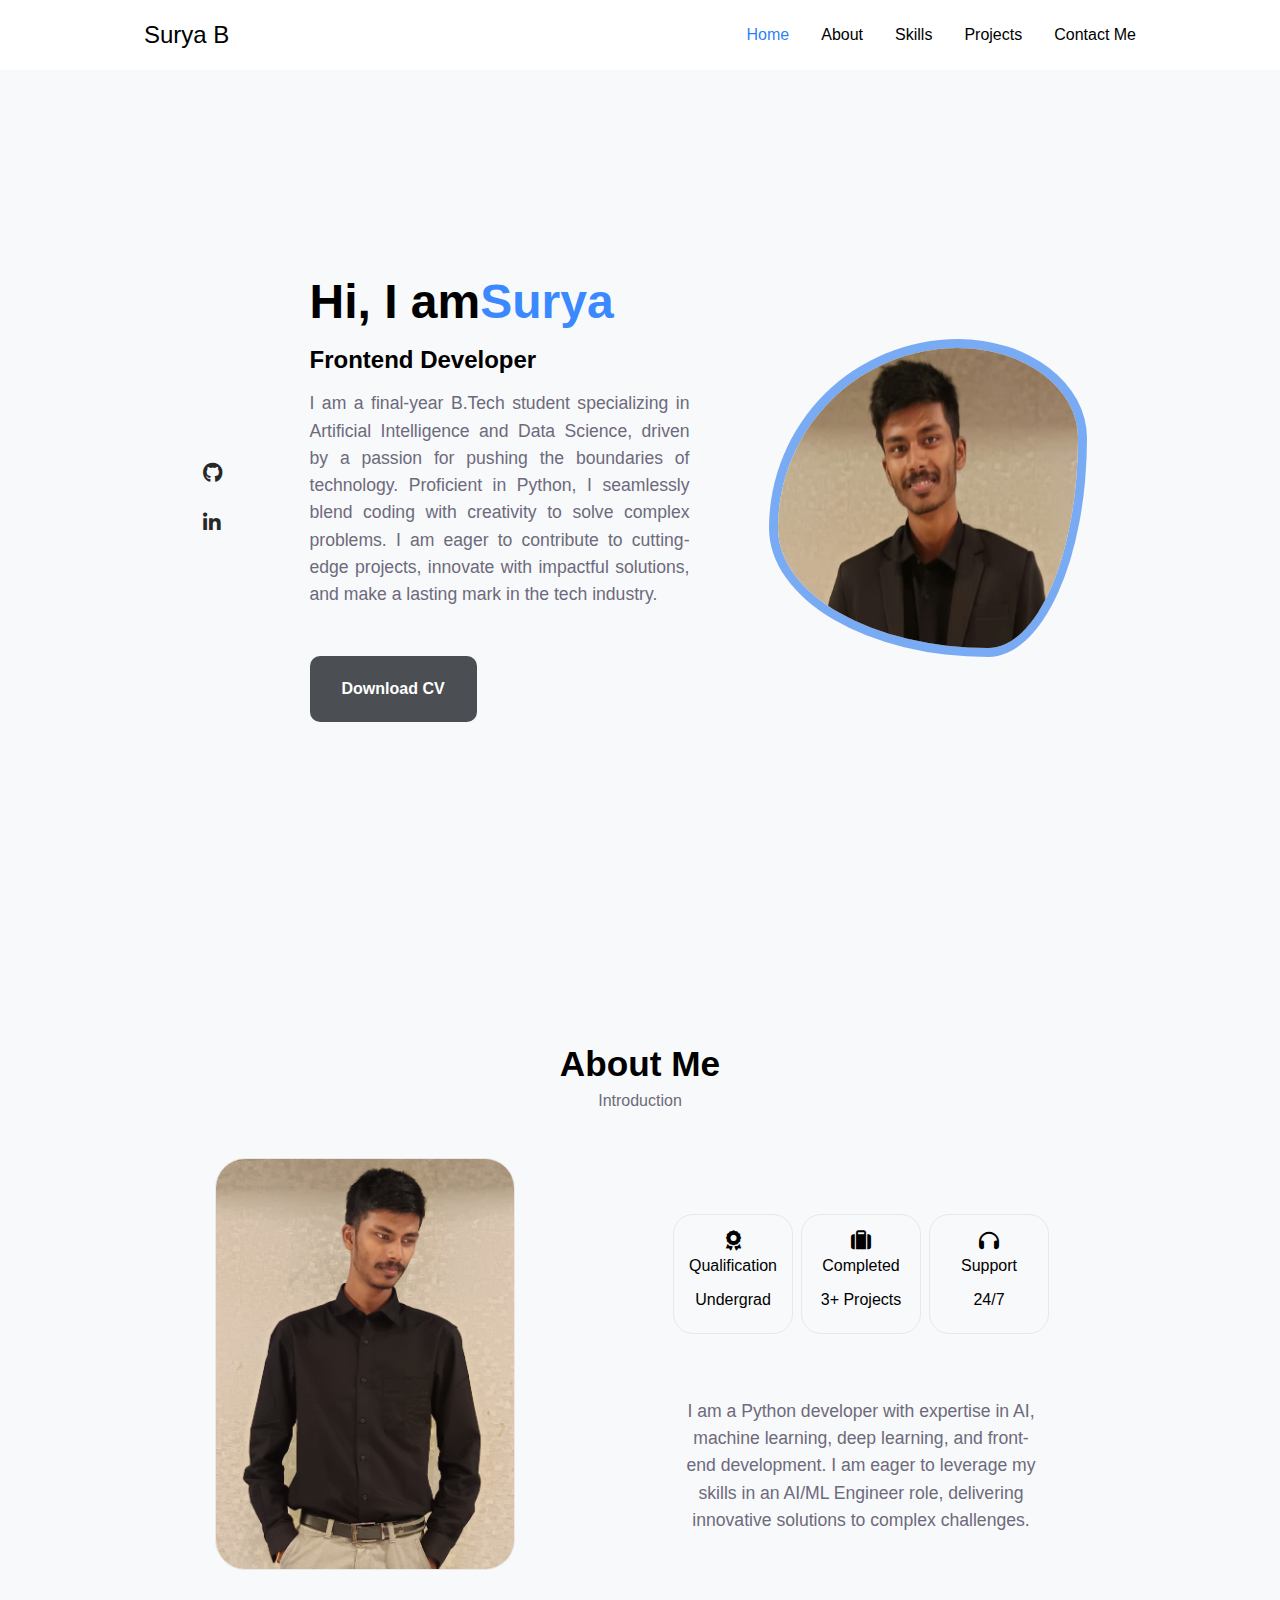
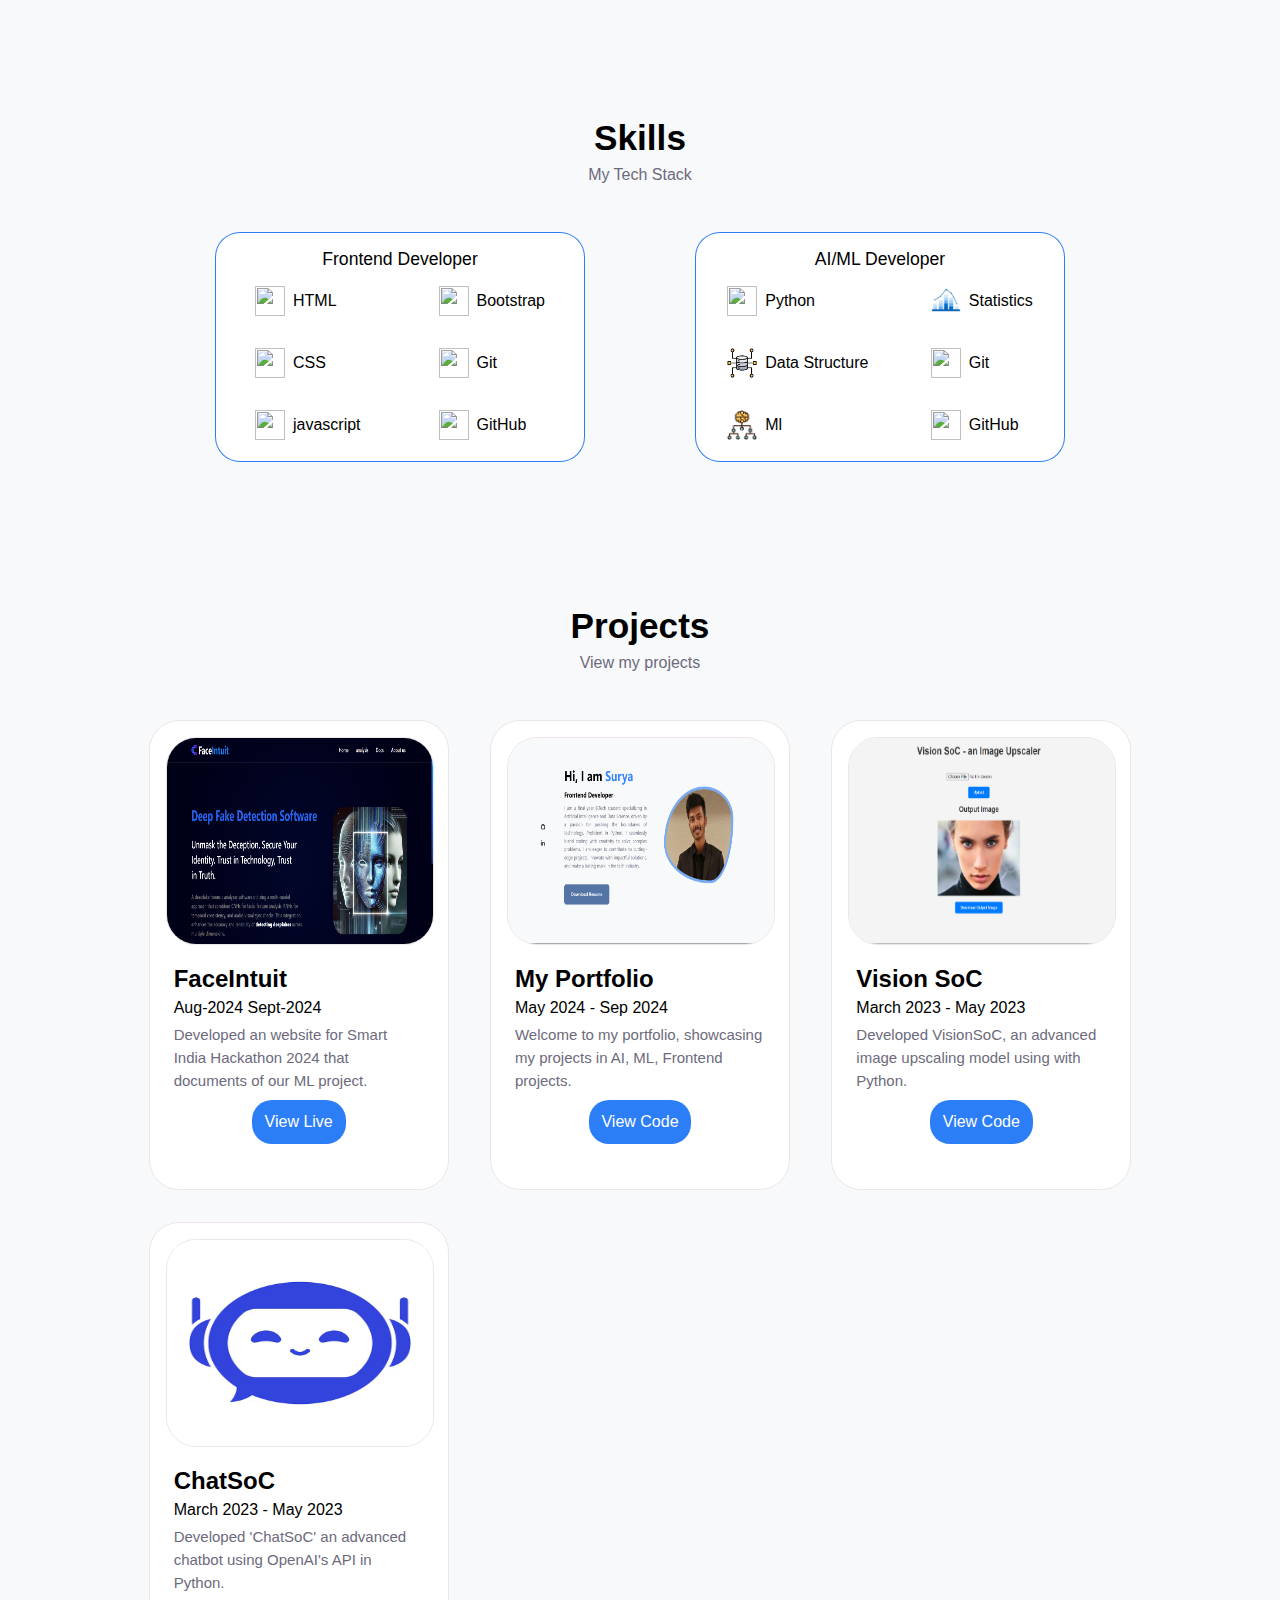
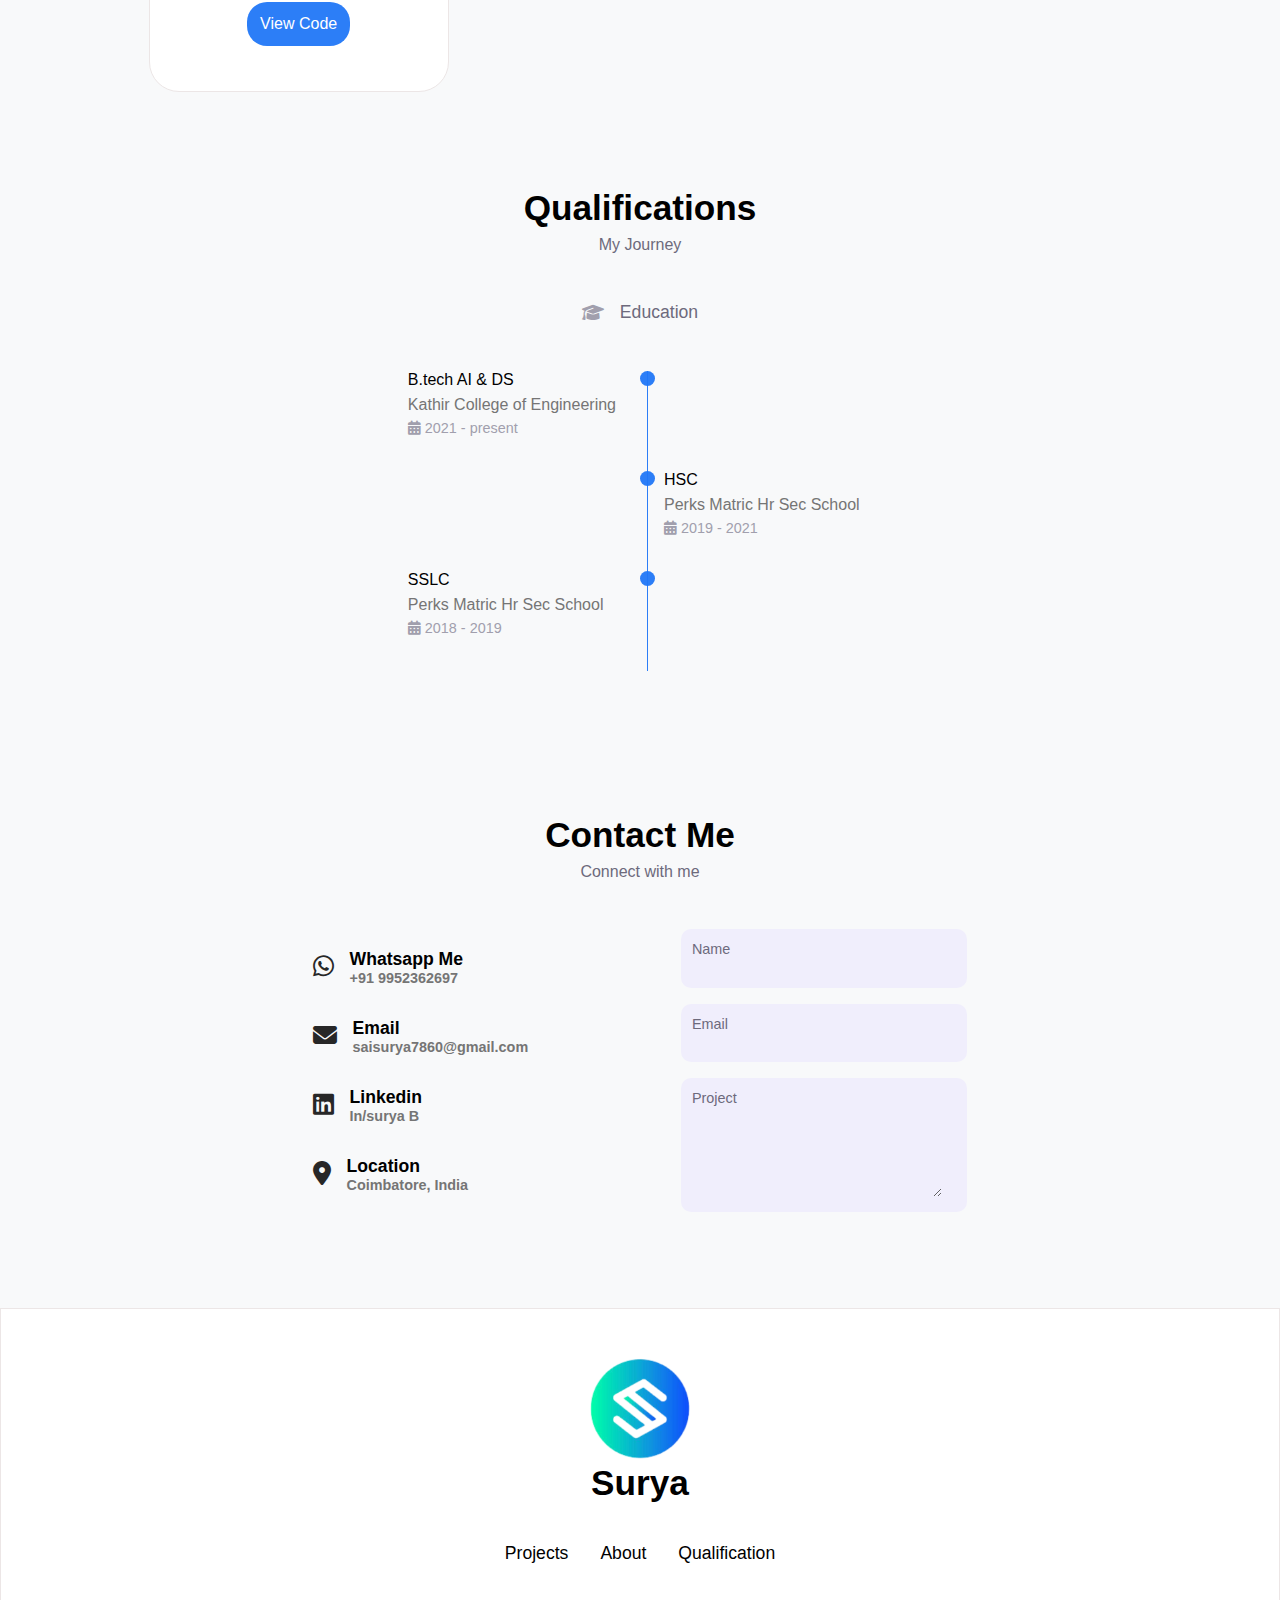
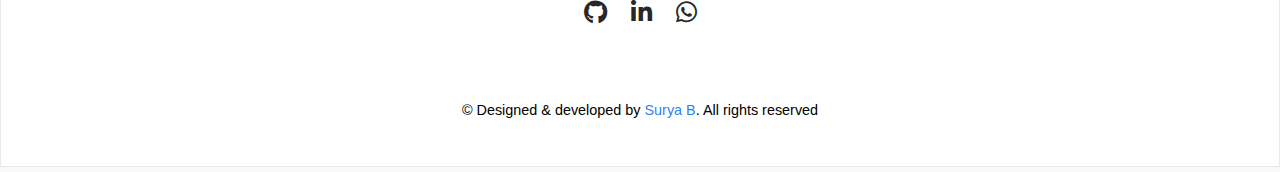
==== commit 3ee381b5: "profile section dynamic data added" ====
--- a/index.html
+++ b/index.html
@@ -55,30 +55,7 @@
     
     
     <section id="home">
-        <div class="profile container">
-                <div class="icon-container">
-                    <a href="https://github.com/saisurya7860" target="_blank"><i id ="socio-icon" class="fa-brands fa-github fa-lg fa-beat"></i></a>
-                    <a href="https://www.linkedin.com/in/surya-btechi/" target="_blank">   <i id ="socio-icon" class="fa-brands fa-linkedin-in fa-lg fa-beat"></i></a>                    
-                </div>
-        
-                <div class="profile-des">
-                    <h1>Hi, I am <span> Surya </span></h1>
-                    <div class="role">Frontend Developer</div>
-          
-                    <p>
-                        I am a final-year B.Tech student specializing in Artificial Intelligence and Data Science, driven by a passion for pushing the boundaries of technology. Proficient in Python, I seamlessly blend coding with creativity to solve complex problems. I am eager to contribute to cutting-edge projects, innovate with impactful solutions, and make a lasting mark in the tech industry.
-                    </p> 
-                    <div class="resume-btn">
-                        <button onclick = "window.open('./assets/Resume_Surya B.pdf')">Download CV</button>
-                    </div>
-                </div>
-
-       
-
-                <div class="profile-pic-div">
-                    <img class="profile-pic" src="assets/profile-1.jpg" alt="">
-                </div>     
-        </div> 
+        <div class="profile-container"></div>
     </section>
     <!--Profile section completed -->
            
--- a/Style.css
+++ b/Style.css
@@ -149,7 +149,7 @@
     padding: 1.5rem 2rem;
     border-radius:10px;
     border:none;
-    background-color: #424b58;
+    background-color: #4b4f54;
     font-size:var(--small-font);
     font-weight: var(--bold-size);
     color:#fff;
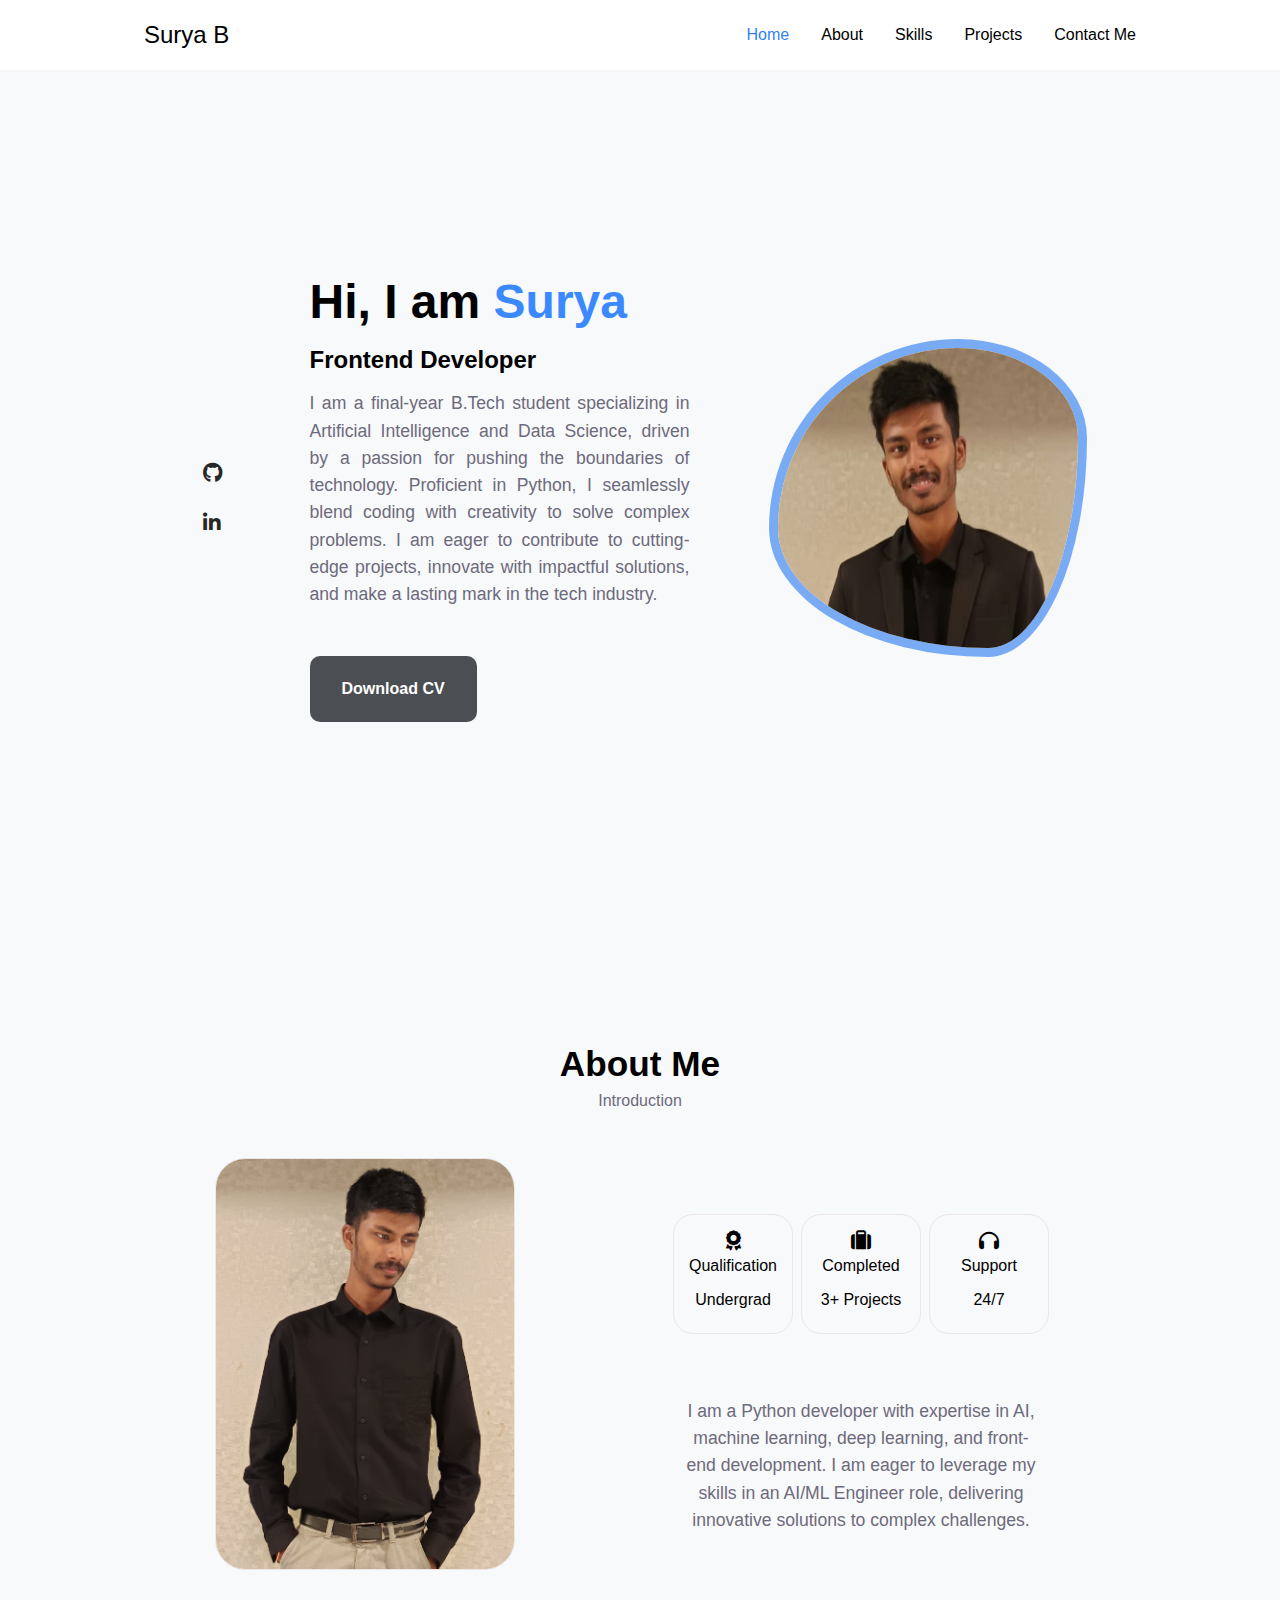
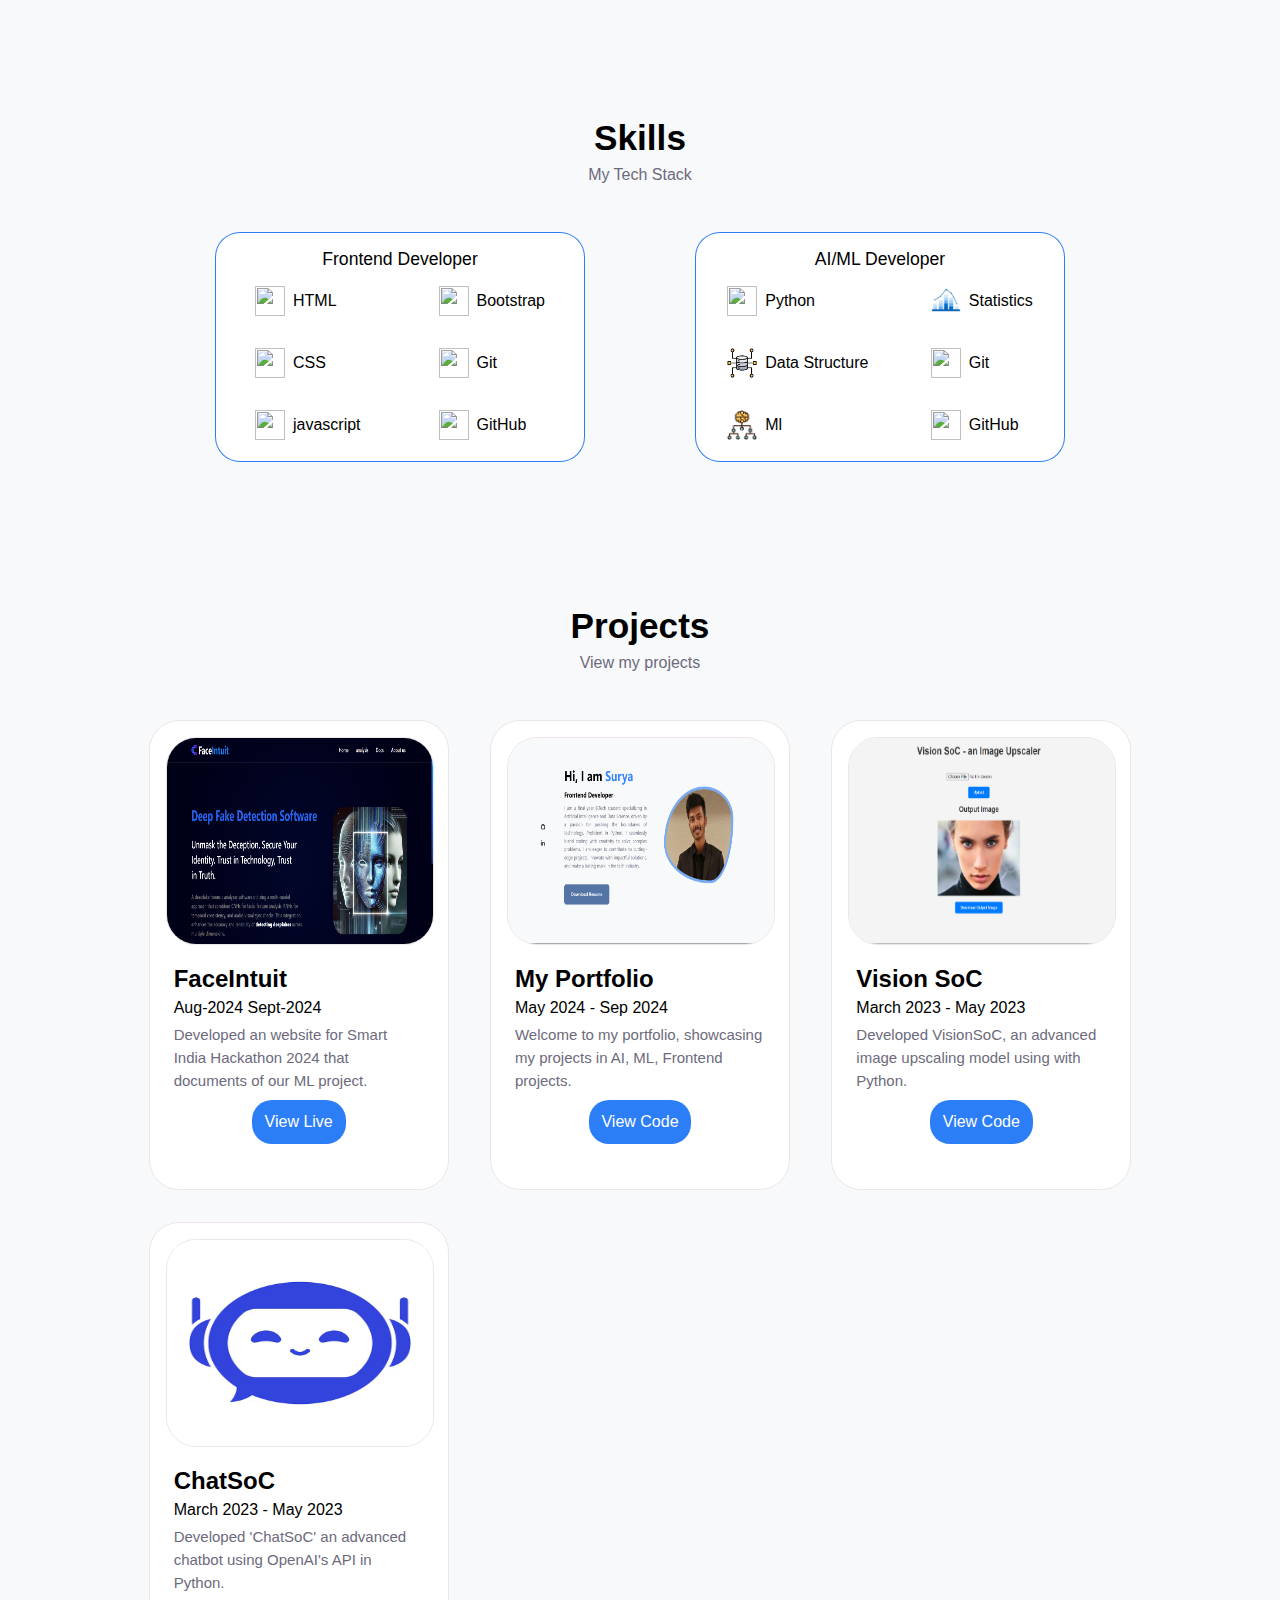
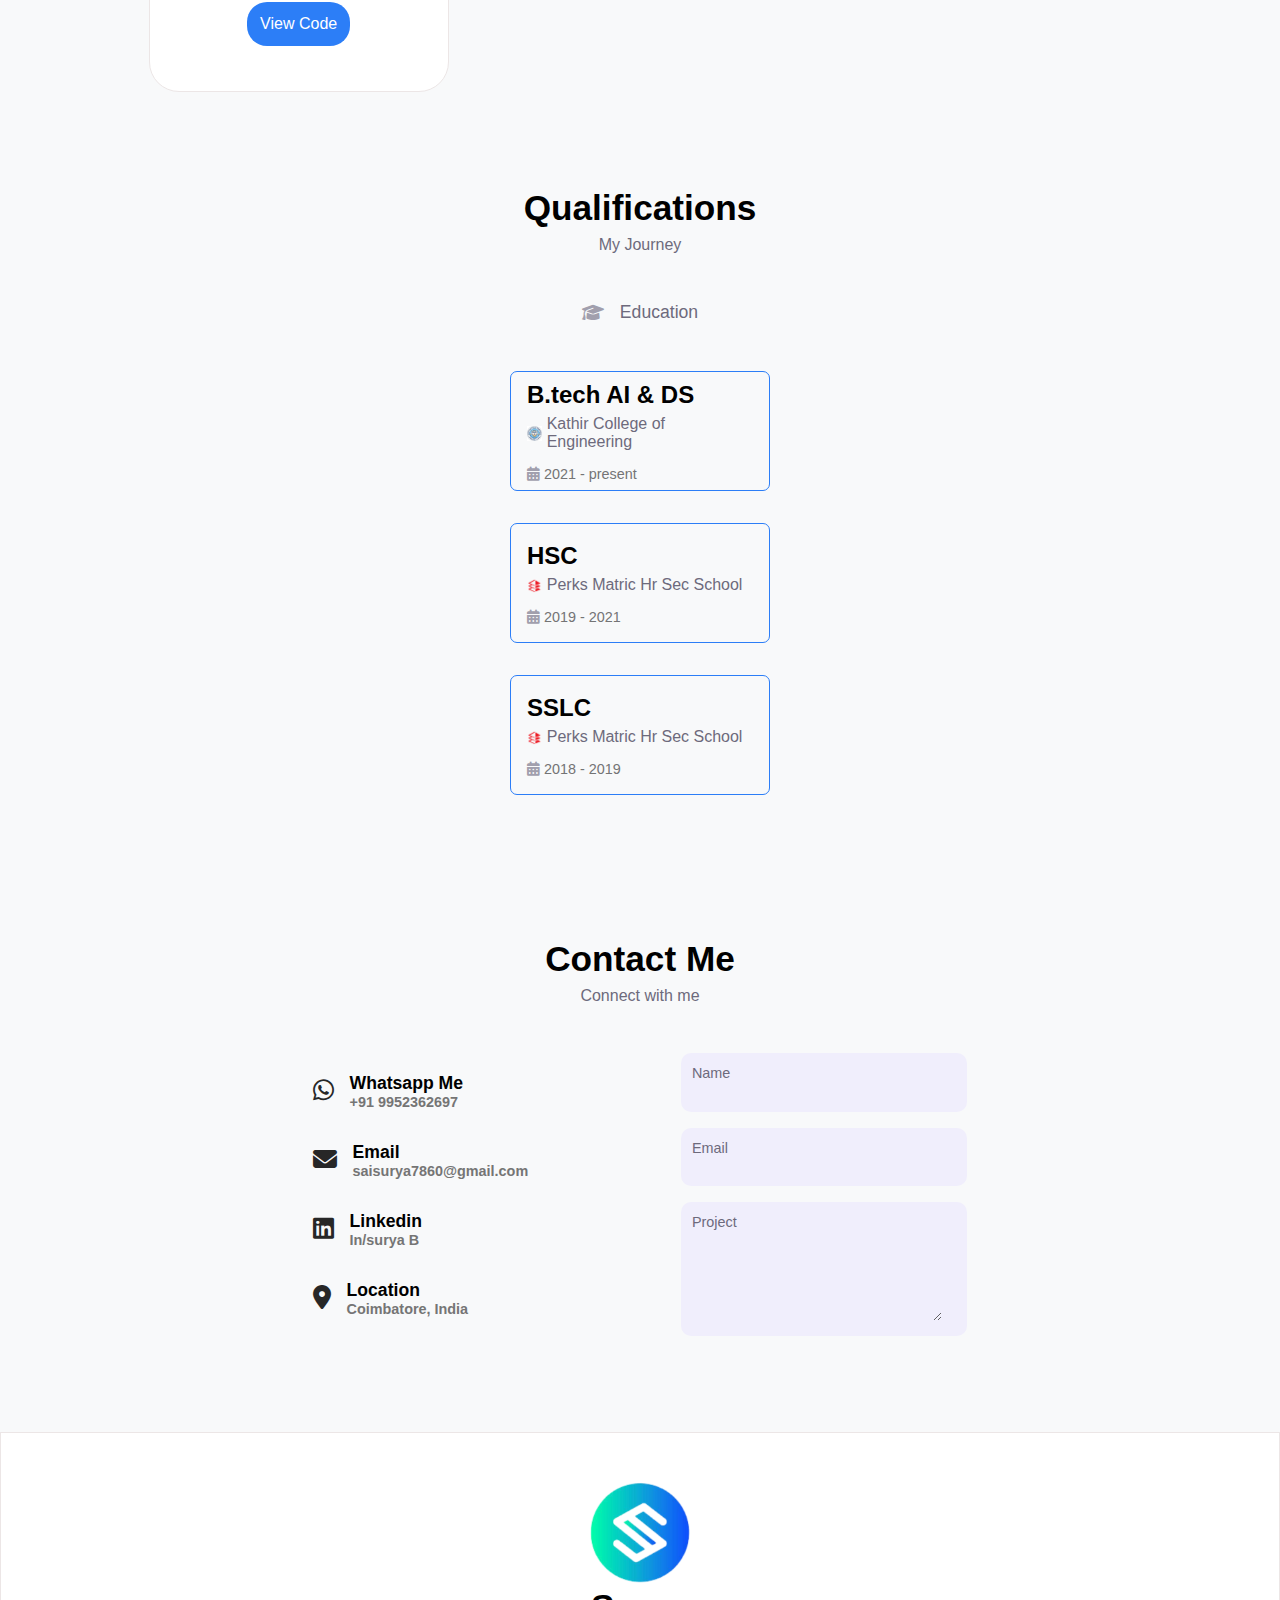
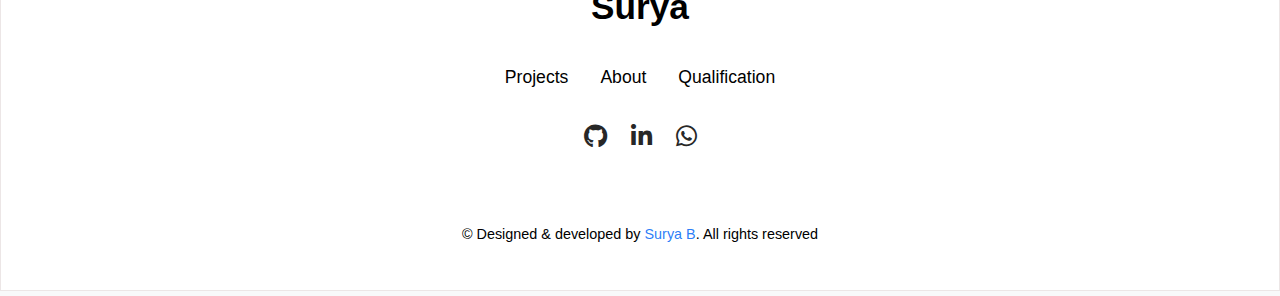
==== commit eefbcb18: "qualification section  js data added and ui changed" ====
--- a/index.html
+++ b/index.html
@@ -83,8 +83,6 @@
                 <div class="skill-js-container"></div>
             
             <!--skill-content-->
-          
-
         </div> 
 
     </section>
@@ -98,7 +96,6 @@
 
             <div class="project-container" >
                
-
             </div><!--Project-content-->
 
         </div>
@@ -108,76 +105,7 @@
     <!--Project section completed-->
 
     <section id="qualification">
-        <div class="qualification container">
-            <h1 class="title">Qualifications</h1>
-            <p class="subtitle">My Journey</p>
-
-            <div class="edu-icon">
-                <i class="fa-solid fa-graduation-cap" style="color: #a19fad;"></i>Education
-            </div>
-
-            <div class="qualification-content">
-              
-
-                <div class="qualify-tot-datas">
-
-                    <div class="qualfication-data">
-                        <div class="studies">
-                            <div>B.tech   AI & DS</div>
-                            <p class="qualify-institute">Kathir College of Engineering</p>
-                            <p class="qualify-calender"><i class="fa-solid fa-calendar-days" style="color: #a19fad;"></i> 2021 - present</p>
-                        </div>
-
-                        <div class="qualify-gap">
-                            <div class="qualify-rounder"></div>
-                            <div class="qualify-line"></div>
-                        </div>
-
-
-                    </div>
-                    <!-- Qualification data -->
-
-                    <div class="qualfication-data">
-                        <div></div>
-                        
-
-                        <div class="qualify-gap">
-                            <div class="qualify-rounder"></div>
-                            <div class="qualify-line"></div>
-                        </div>
-
-                        <div class="studies">
-                            <div>HSC</div>
-                            <div class="qualify-institute">Perks Matric Hr Sec School</div>
-                            <div class="qualify-calender"><i class="fa-solid fa-calendar-days" style="color: #a19fad;"></i> 2019 - 2021</div>
-                        </div>
-
-                    </div>
-                    <!-- Qualification data -->
-
-
-                    <div class="qualfication-data">
-
-                        <div class="studies">
-                            <div>SSLC</div>
-                            <div class="qualify-institute">Perks Matric Hr Sec School</div>
-                            <div class="qualify-calender"><i class="fa-solid fa-calendar-days" style="color: #a19fad;"></i> 2018 - 2019</div>
-                        </div>
-
-                        <div class="qualify-gap">
-                            <div class="qualify-rounder"></div>
-                            <div class="qualify-line"></div>
-                        </div>
-                        
-                        <div></div>
-                        
-                    </div>
-                    <!-- Qualification datas -->
-                </div>
-                <!--qualify-tot-datas-->
-                
-            </div> <!--qualification-content-->
-        </div> 
+        <div class="qualification-js-container"></div>
         <!--qualification container-->
     </section>
 
--- a/Style.css
+++ b/Style.css
@@ -433,48 +433,62 @@
 }
 
 .qualify-tot-datas{
-    max-width:max-content;
+    display: flex   ;
+    flex-direction: column;
+    gap: 2rem;
 }
 
 .qualfication-data{
     display:grid;
-    grid-template-columns:1fr max-content 1fr;
-    gap:1rem;
+    gap:5rem;
+}
+
+.institute-info{
+    display: flex;
+    align-items: center;
 }
 
 .qualify-institute{
-    color: #757575;
+    color:var(--para-color);
+}
+
+
+.institute-logo{
+    width:15px;
+    height:15px;
+    margin-right: 0.3rem;
 }
 
 .qualify-calender{
-    color: #a19fad;
+    color: #747475;
     font-size: var(--ex-small-font);
-}
-
-.qualify-gap{
-    display: flex;
-}
+    padding-top:0.5rem;
+}
+
 
 .studies{
     display: flex;
     flex-direction: column;
+    justify-content: center;
     gap: 0.4rem;
+    width:260px;
+    height:120px;
+    padding:1rem;
+    border:1px solid var(--primary-color1);
+    border-radius: 7px;
 }
 .studies div:first-child{
-    font-weight: var(--medium-size);
-}
-
-.qualify-rounder{
-    display:inline-block;
-    width: 15px;
-    border-radius:50%;
-    transform: translate(8px);
-    height: 15px;
-    background-color: var(--primary-color1);
-}
+    font-size: var(--medium-font);
+    font-weight: var(--semi-bold-size);
+}
+
+.studies:hover{
+    box-shadow: 1px 1px 10px rgba(78, 144, 242, 0.575);
+}
+
 
 .qualify-line{
-    min-height: 100px;
+    min-height: 60px;
     width: 1px;
     background-color: var(--primary-color1);
 }
--- a/Mediaqueries.css
+++ b/Mediaqueries.css
@@ -197,7 +197,7 @@
     .footer-content{
         padding:0 1rem;
     }
-
+ 
 }
 
 
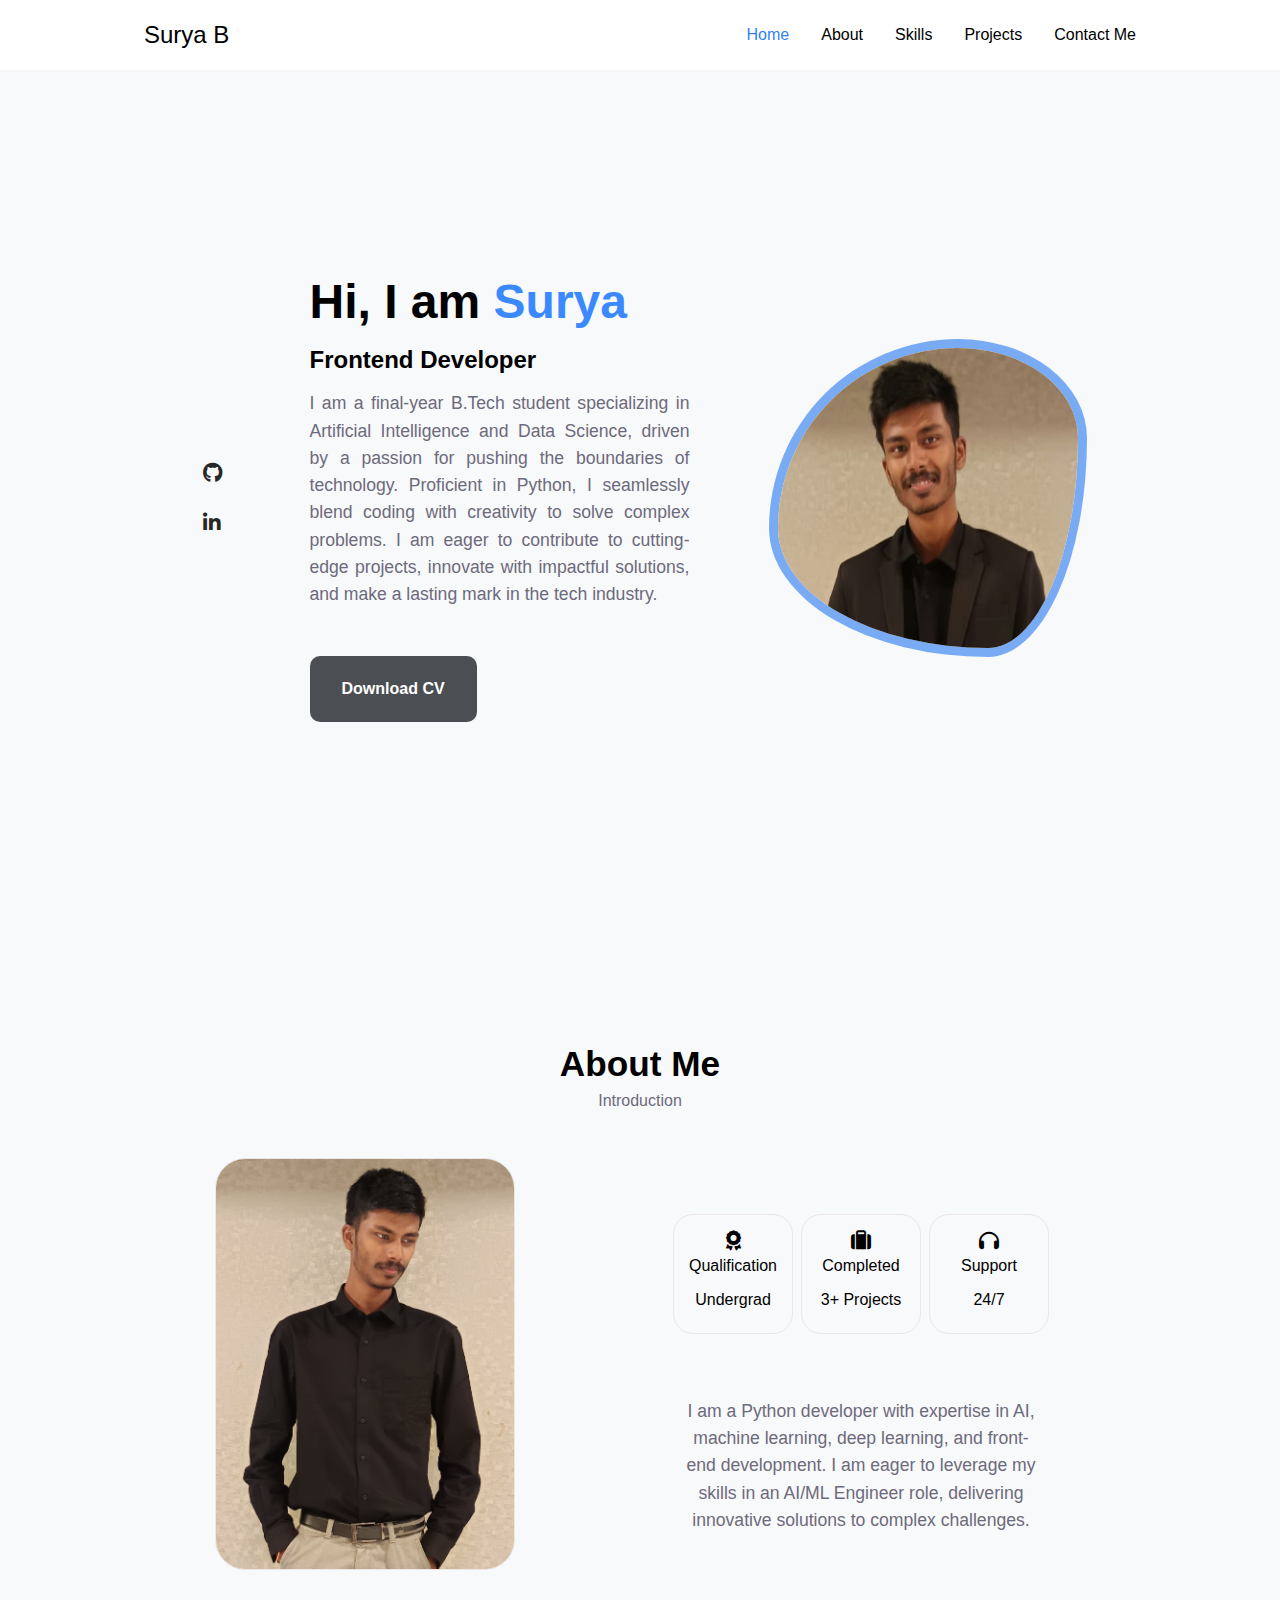
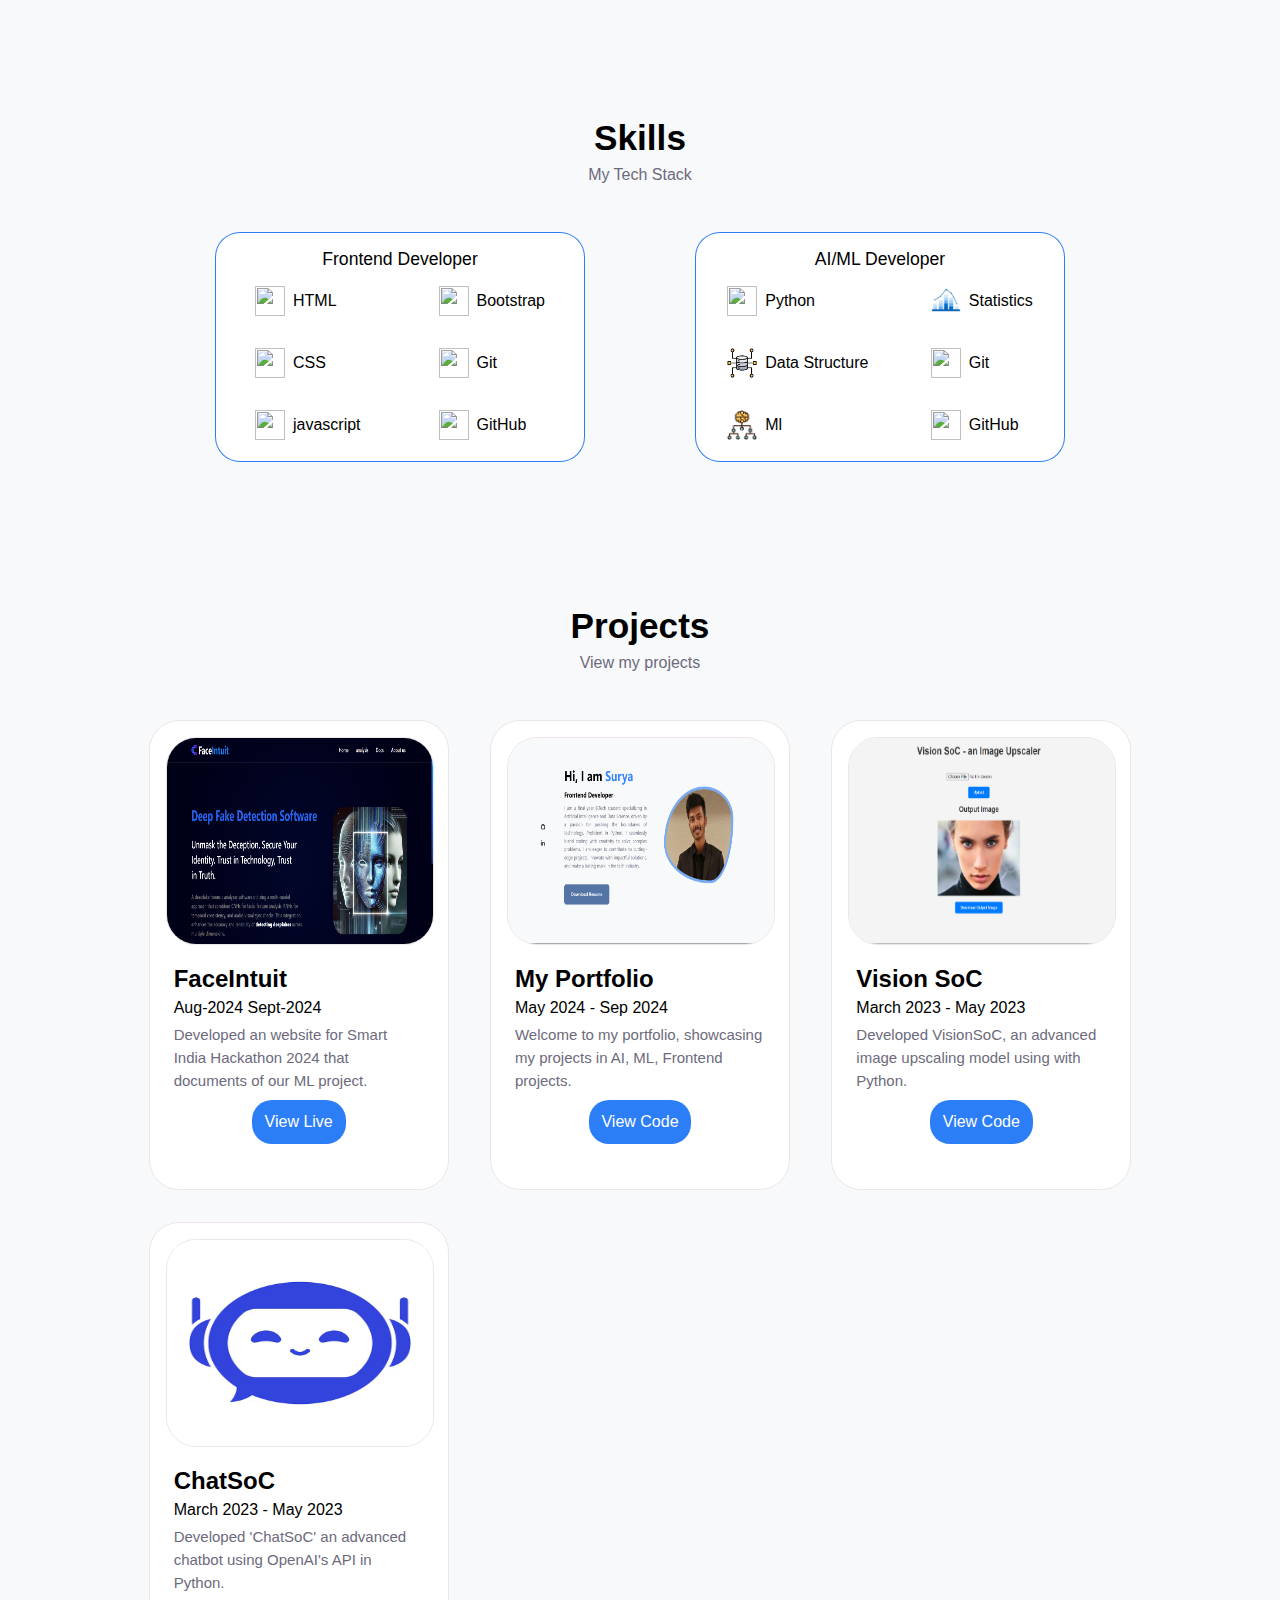
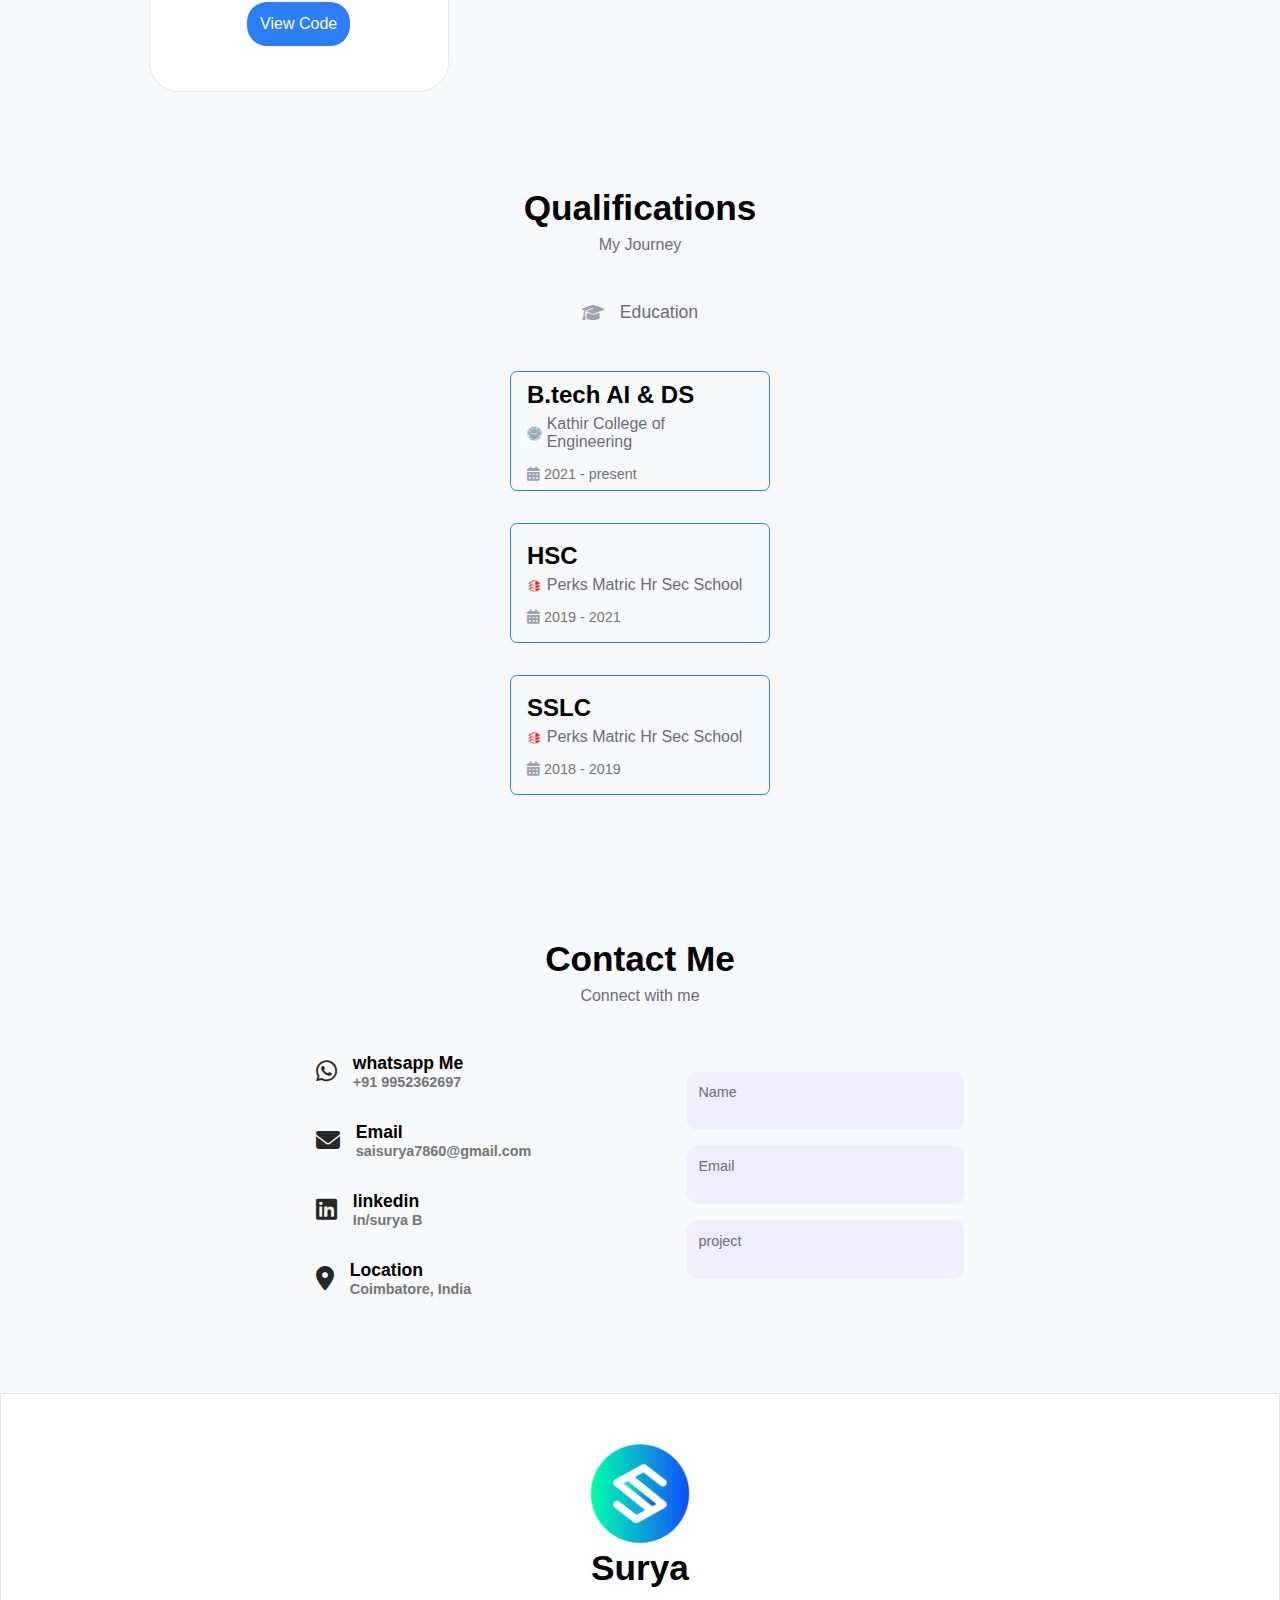
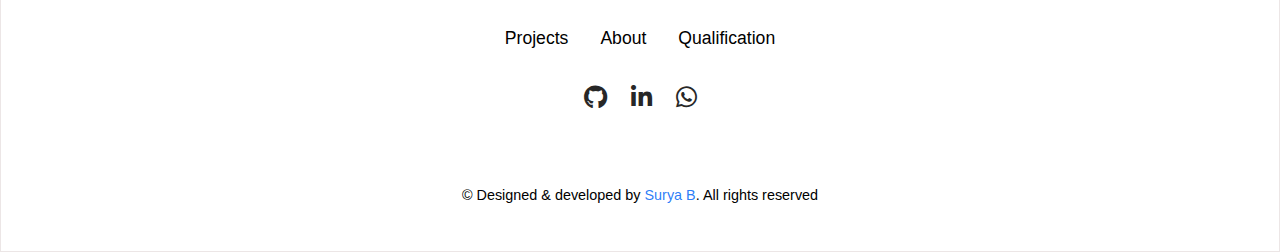
==== commit ff8b5787: "contact section dynamic js added" ====
--- a/index.html
+++ b/index.html
@@ -115,72 +115,8 @@
         <div class="contact container">
             <h1 class="title">Contact Me</h1>
             <p class="subtitle">Connect with me</p>
-
-            <div class="contact-content">
-
-                <div class="contact-left-sec">
-
-                    <a href="https://wa.me/9952362697" target="_blank">
-                        <div class="my-info">
-                            <div><i class="fa-brands fa-whatsapp  fa-xl" id ="socio-icon"></i></div>
-                            <div class="contact-via">
-                                Whatsapp Me
-                                <div class="contact-num">+91 9952362697</div>
-                            </div>
-                        </div>
-                    </a>
-
-                    <a href="mailto:saisurya7860@gmail.com" target="_blank">
-                        <div class="my-info">
-                            <div><i class="fa-solid fa-envelope fa-xl" id ="socio-icon"></i></div>
-                            <div class="contact-via">
-                                Email
-                                <div class="contact-num">saisurya7860@gmail.com</div>
-                            </div>
-                        </div>
-                    </a>
-
-                    <a href="https://www.linkedin.com/in/surya-btechi/" target="_blank">
-                        <div class="my-info">
-                            <div><i class="fa-brands fa-linkedin fa-xl" id ="socio-icon"></i></div>
-                            <div class="contact-via">
-                                Linkedin
-                                <div class="contact-num">In/surya B</div>
-                            </div>
-                        </div>
-                    </a>
-
-                    <a href="">
-                        <div class="my-info">
-                            <div><i class="fa-solid fa-location-dot fa-xl" id ="socio-icon"></i></div>
-                            <div class="contact-via">
-                                Location
-                                <div class="contact-num">Coimbatore, India</div>
-                            </div>
-                        </div>
-                    </a>
-
-                </div> <!--contact-left-sec-->
-
-
-                <div class="contact-right-sec">
-                    <div class="contact-textbox">
-                        <label for class="contact_label">Name</label>
-                        <input class="contact-input" type="text">
-                    </div>
-
-                    <div class="contact-textbox">
-                        <label for class="contact_label">Email</label>
-                        <input class="contact-input" type="email">
-                    </div>
-
-                    <div class="contact-textbox">
-                        <label for class="contact_label">Project</label>
-                        <textarea class="txt-box" cols="0" rows="5"></textarea>
-                    </div>
-                </div> <!--contact -right-sec-->
-
-            </div> <!--Contact-content-->
+            
+            <div class="contact-container"></div>
   
          </div> <!--contact container-->
     </section>
